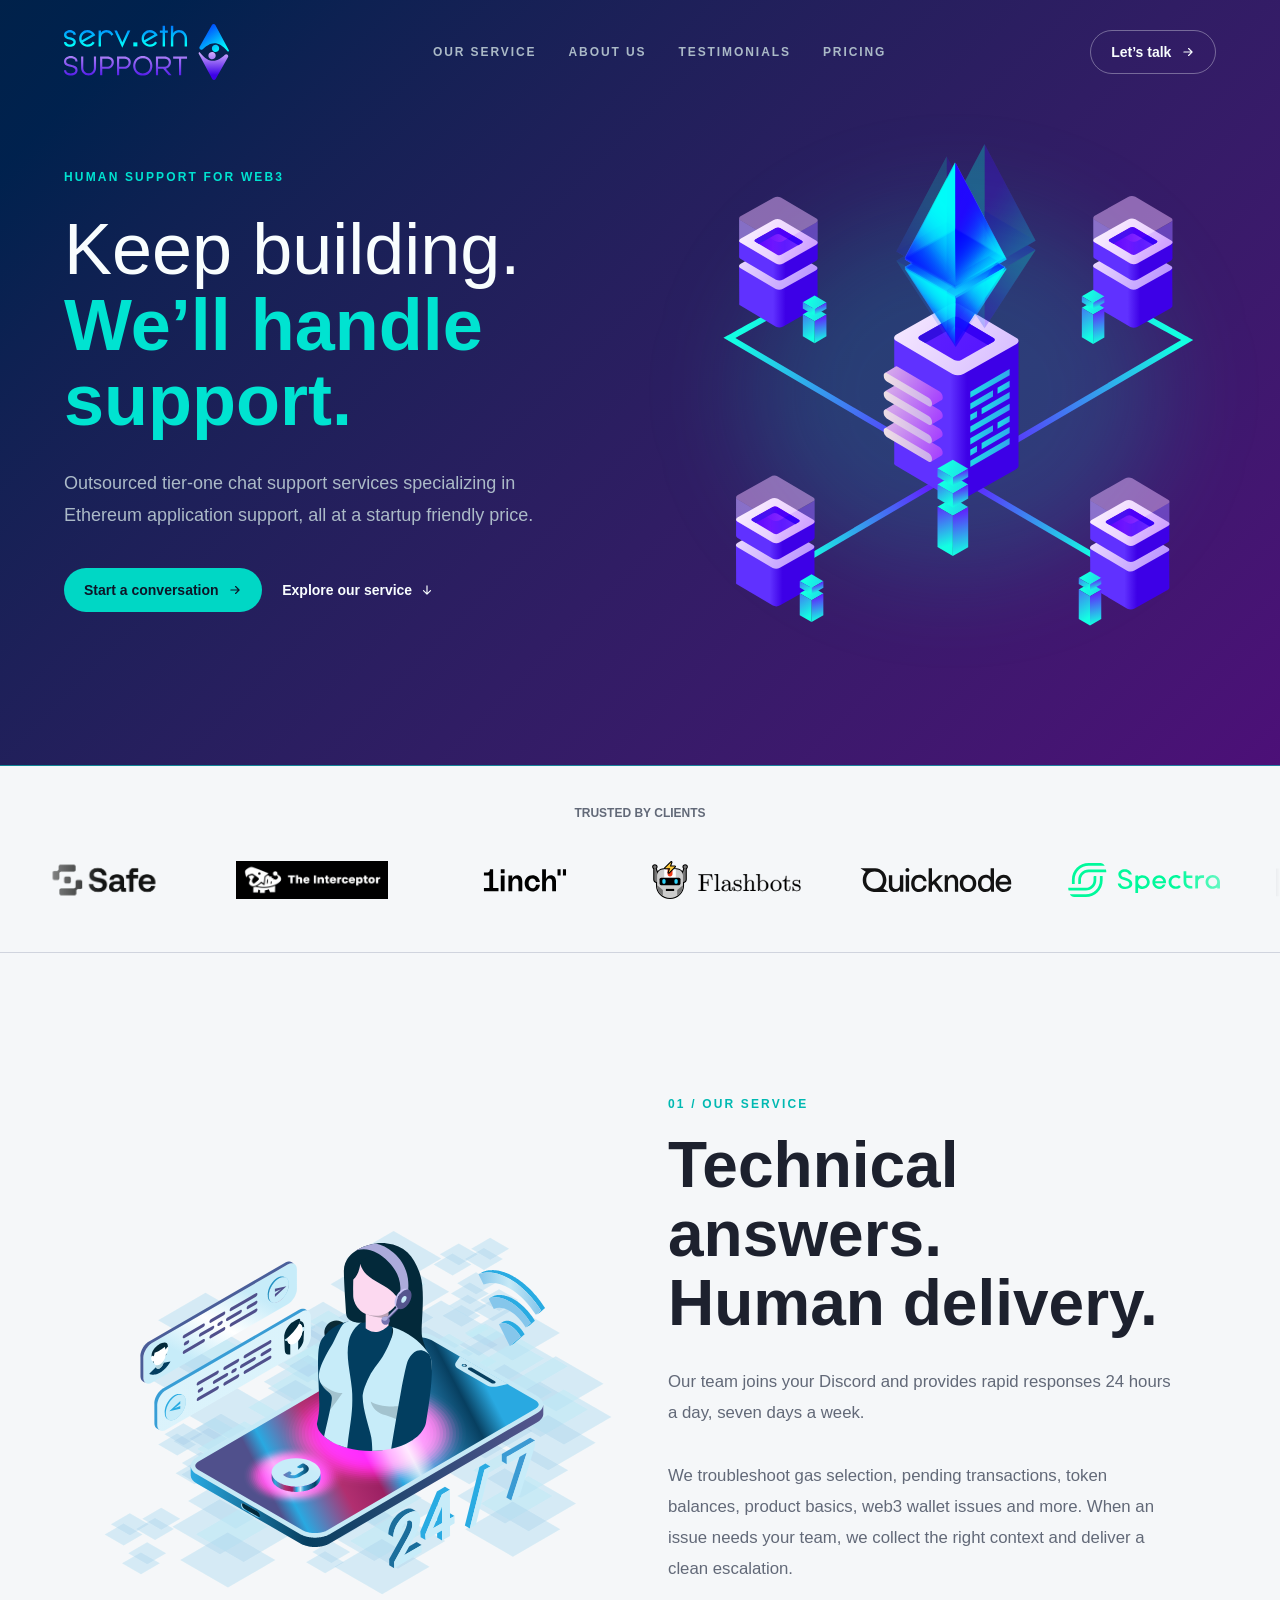
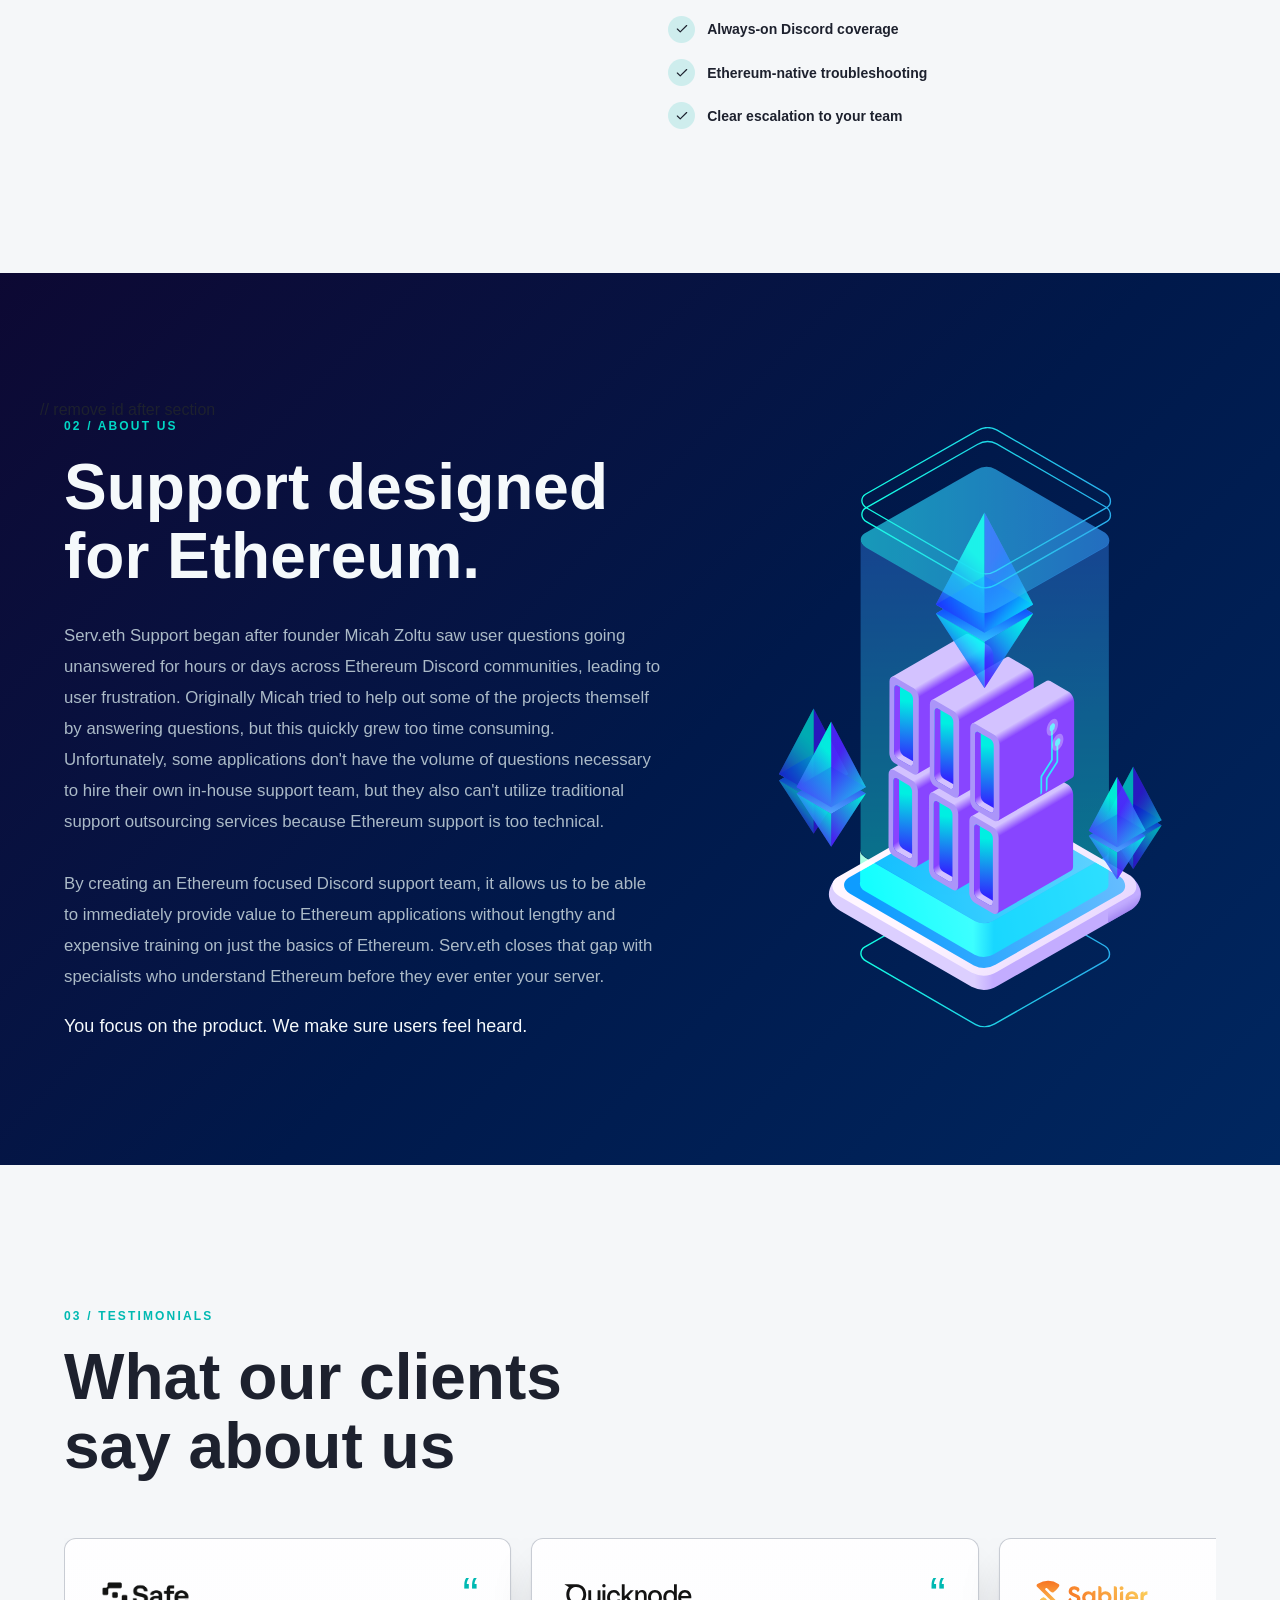
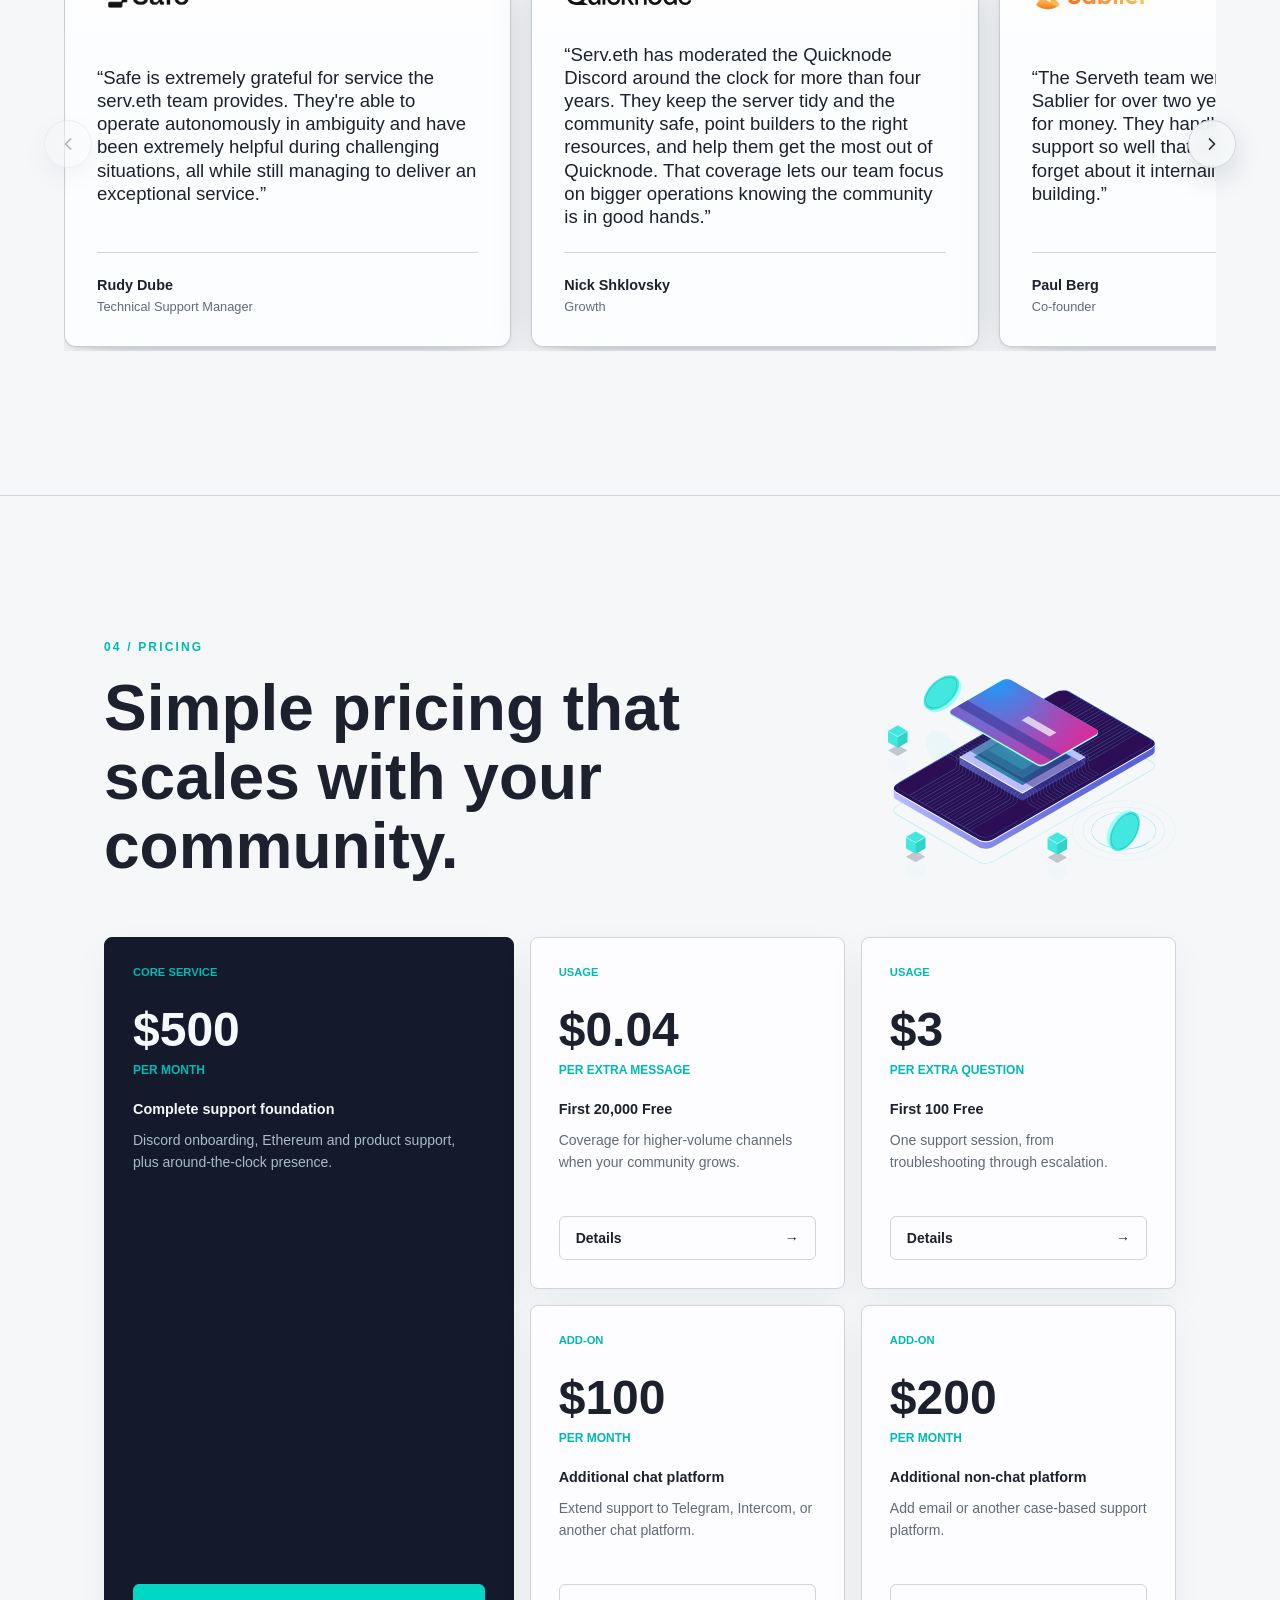
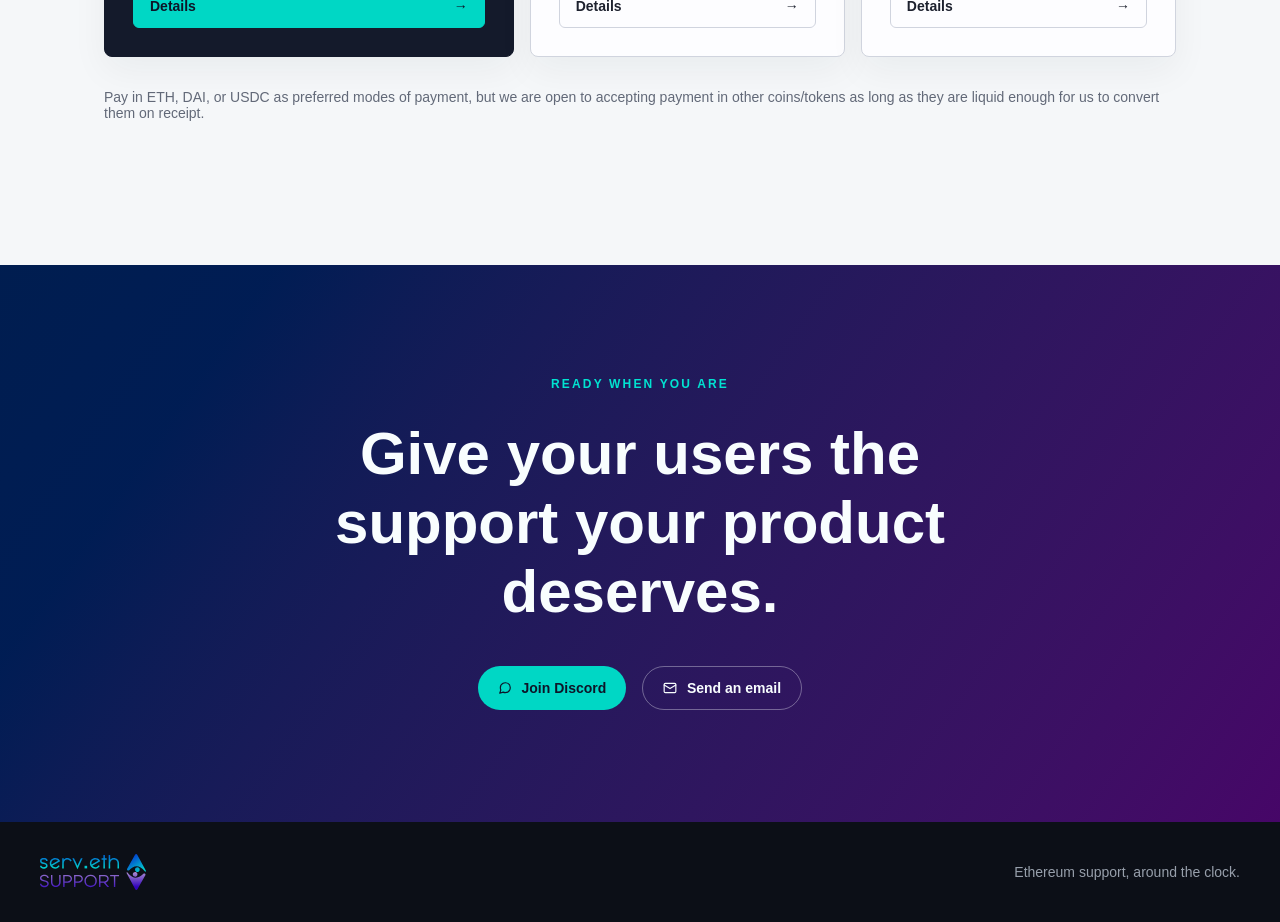
==== index.html @ f7e72f4c "Revise fourth testimonial details in index.html Updated the fourth testimonial with new content and " ====
<!doctype html>
<html lang="en">
  <head>
    <meta charset="utf-8">
    <meta name="viewport" content="width=device-width, initial-scale=1">   
    <meta name="description" content="Specialized 24/7 Discord support for Ethereum applications, with crypto-friendly payments and startup-friendly pricing." />
    <meta name="author" content="Serv.eth" />
    <meta property="og:type" content="website" />
    <meta property="og:title" content="Serv.eth — Ethereum Support" />
    <meta property='og:url' content='https://serv.eth/' />
	<meta property='og:image' content='https://serveth.support/img/serveth-text-stacked-logo-gradient-right.png' />
	<meta property='og:image:width' content='1600' />
	<meta property='og:image:width' content='600' />
	<meta property='og:image' content='https://serveth.support/img/serveth-gradient-square-transparent-small.png' />
	<meta property='og:image:width' content='337' />
	<meta property='og:image:width' content='337' />
    <meta property="og:description" content="Supporting your Ethereum application so you can focus on building! We provide outsourced tier 1 chat support services specializing in Ethereum application support, all at a startup friendly price." />
    <meta property='og:determiner' content='' />
    <meta name="twitter:card" content="summary_large_image" />
    <meta property='twitter:image' content='https://serveth.support/img/serveth-gradient-square-transparent-small.png'/>
    
    <link rel='icon' href='./img/favicon.png' type='image/png'>
    <link rel="stylesheet" href="styles.css" />

    <title>Serv.eth — Ethereum Support, Around the Clock</title>
  </head>
  <body>
    <main>
      <!-- Hero -->
      <section id="home" class="hero">
        <nav class="nav" aria-label="Primary navigation">
          <a href="#home" aria-label="Serv.eth home">
            <img class="nav-logo" src="img/logo.svg" alt="Serv.eth" />
          </a>
          <div class="nav-links">
            <a class="nav-link" href="#service">Our service</a>
            <a class="nav-link" href="#about">About us</a>
            <a class="nav-link" href="#testimonials">Testimonials</a>
            <a class="nav-link" href="#pricing">Pricing</a>
          </div>
          <a class="outline-button" href="#contact">
            Let’s talk
            <svg class="icon" viewBox="0 0 24 24" aria-hidden="true"><path d="M5 12h14M13 6l6 6-6 6" /></svg>
          </a>
        </nav>

        <div class="hero-grid">
          <div class="hero-copy">
            <p class="eyebrow">Human support for web3</p>
            <h1 class="hero-title">Keep building.<br /><strong>We’ll handle support.</strong></h1>
            <p class="hero-sub">
              Outsourced tier-one chat support services specializing in Ethereum application support, all at a
              startup friendly price.
            </p>
            <div class="hero-actions">
              <a href="#contact" class="primary-button">
                Start a conversation
                <svg class="icon" viewBox="0 0 24 24" aria-hidden="true"><path d="M5 12h14M13 6l6 6-6 6" /></svg>
              </a>
              <a href="#service" class="text-link">
                Explore our service
                <svg class="icon" viewBox="0 0 24 24" aria-hidden="true"><path d="M12 5v14M6 13l6 6 6-6" /></svg>
              </a>
            </div>
          </div>
          <div class="hero-art">
            <div class="hero-art-glow"></div>
            <img src="img/main-image.svg" alt="Abstract Ethereum support network illustration" />
          </div>
        </div>
      </section>

      <!-- Logo marquee loop -->
      <section class="marquee-section" aria-labelledby="clients-title">
        <p id="clients-title" class="marquee-title">Trusted by Clients</p>
        <div class="marquee-mask" role="region" aria-label="Serv.eth clients">
          <div class="marquee-track">
            <div class="logo-set">
              <div class="client-logo"><img src="img/c_logo-Safe.png" alt="Safe" /></div>
			  <div class="client-logo"><img src="img/c_logo-Interceptor.png" alt="Interceptor" /></div>
              <div class="client-logo"><img src="img/c_logo-1inch.svg" alt="1inch" /></div>          
              <div class="client-logo"><img src="img/c_logo-Flashbots.svg" alt="Flashbots" /></div>
              <div class="client-logo"><img src="img/c_logo-Quicknode.svg" alt="Quicknode" /></div>
              <div class="client-logo"><img src="img/c_logo-Spectra.svg" alt="Spectra" /></div>			 
              <div class="client-logo"><img src="img/c_logo-Mento.svg" alt="Mento" /></div>              
              <div class="client-logo"><img src="img/c_logo-Umbra.png" alt="Umbra" /></div>
              <div class="client-logo"><img src="img/c_logo-Enso.svg" alt="Enso" /></div>
			  <div class="client-logo"><img src="img/c_logo-Rundiffusion1.webp" alt="Rundiffusion" /></div>
              <div class="client-logo"><img src="img/c_logo-Uniswap.svg" alt="Uniswap" /></div>              
              <div class="client-logo"><img src="img/c_logo-Nethermind.svg" alt="Nethermind" /></div>
			  <div class="client-logo"><img src="img/c_logo-Sablier.svg" alt="Sablier" /></div>
              <div class="client-logo"><img src="img/c_logo-Integral.png" alt="Integral" /></div>
			  <div class="client-logo"><img src="img/c_logo-Cardstack.svg" alt="Cardstack" /></div>
              <div class="client-logo"><img src="img/c_logo-Mycelium.png" alt="Mycelium" /></div>
			  <div class="client-logo"><img src="img/c_logo-Oiler.svg" alt="Oiler" /></div>              
            </div>
            <div class="logo-set" aria-hidden="true">
              <div class="client-logo"><img src="img/c_logo-Safe.png" alt="" /></div>
			  <div class="client-logo"><img src="img/c_logo-Interceptor.png" alt="" /></div>
              <div class="client-logo"><img src="img/c_logo-1inch.svg" alt="" /></div>        
              <div class="client-logo"><img src="img/c_logo-Flashbots.svg" alt="" /></div>
              <div class="client-logo"><img src="img/c_logo-Quicknode.svg" alt="" /></div>
              <div class="client-logo"><img src="img/c_logo-Spectra.svg" alt="" /></div>			  	
              <div class="client-logo"><img src="img/c_logo-Mento.svg" alt="" /></div>            
              <div class="client-logo"><img src="img/c_logo-Umbra.png" alt="" /></div>
              <div class="client-logo"><img src="img/c_logo-Enso.svg" alt="" /></div>
			  <div class="client-logo"><img src="img/c_logo-Rundiffusion1.webp" alt="" /></div>
              <div class="client-logo"><img src="img/c_logo-Uniswap.svg" alt="" /></div>             
              <div class="client-logo"><img src="img/c_logo-Nethermind.svg" alt="" /></div>
			  <div class="client-logo"><img src="img/c_logo-Sablier.svg" alt="" /></div>
              <div class="client-logo"><img src="img/c_logo-Integral.png" alt="" /></div>              
			  <div class="client-logo"><img src="img/c_logo-Cardstack.svg" alt="" /></div>
              <div class="client-logo"><img src="img/c_logo-Mycelium.png" alt="" /></div>
			  <div class="client-logo"><img src="img/c_logo-Oiler.svg" alt="" /></div>
            </div>
          </div>
        </div>
      </section>

      <!-- Service -->
      <section class="content-section split"> 
        <div class="service-art-col">
          <img class="service-art" src="img/service-img.svg" alt="Customer support specialist illustration" loading="lazy" />
        </div>
        <div class="service-copy-col">
          <p id="service" class="section-kicker">01 / Our service</p> 
          <h2 class="section-title">Technical answers.<br />Human delivery.</h2>
          <p class="section-copy">
            Our team joins your Discord and provides rapid responses 24 hours a day, seven days a week.
            <br /><br />
            We troubleshoot gas selection, pending transactions, token balances, product basics, web3 wallet issues
            and more. When an issue needs your team, we collect the right context and deliver a clean escalation.
          </p>
          <ul class="feature-list">
            <li>
              <span class="check-icon"><svg class="icon" viewBox="0 0 24 24" aria-hidden="true"><path d="M20 6 9 17l-5-5" /></svg></span>
              Always-on Discord coverage
            </li>
            <li>
              <span class="check-icon"><svg class="icon" viewBox="0 0 24 24" aria-hidden="true"><path d="M20 6 9 17l-5-5" /></svg></span>
              Ethereum-native troubleshooting
            </li>
            <li>
              <span class="check-icon"><svg class="icon" viewBox="0 0 24 24" aria-hidden="true"><path d="M20 6 9 17l-5-5" /></svg></span>
              Clear escalation to your team
            </li>
          </ul>
        </div>
      </section>

      <!-- About -->
      <section class="about-band"> // remove id after section
        <div class="about-inner">
          <div>
            <p id="about" class="section-kicker about-kicker">02 / About us</p> 
            <h2 class="section-title about-title">Support designed for Ethereum.</h2>
            <p class="section-copy about-copy">
              Serv.eth Support began after founder Micah Zoltu saw user questions going unanswered for hours or days
              across Ethereum Discord communities, leading to user frustration. Originally Micah tried to help out
              some of the projects themself by answering questions, but this quickly grew too time consuming.
              Unfortunately, some applications don't have the volume of questions necessary to hire their own
              in-house support team, but they also can't utilize traditional support outsourcing services because
              Ethereum support is too technical.
              <br /><br />
              By creating an Ethereum focused Discord support team, it allows us to be able to immediately provide
              value to Ethereum applications without lengthy and expensive training on just the basics of Ethereum.
              Serv.eth closes that gap with specialists who understand Ethereum before they ever enter your server.
            </p>
            <p class="about-line">You focus on the product. We make sure users feel heard.</p>
          </div>
          <img class="about-art" src="img/about-image.svg" alt="Serv.eth team collaboration illustration" loading="lazy" />
        </div>
      </section>

     <!-- Testimonials -->
      <section class="testimonials-section"> 
        <div class="testimonials-inner">
          <div class="testimonials-heading">
            <div>
              <p id="testimonials" class="section-kicker">03 / Testimonials</p> 
              <h2 class="section-title">What our clients say about us</h2>
			</div>
		  </div>
          <div class="testimonial-carousel" role="region" aria-roledescription="carousel" aria-label="Client testimonials" tabindex="0">
			<button type="button" class="carousel-arrow prev testimonial-prev" aria-label="Previous testimonial"><svg class="icon" viewBox="0 0 24 24" aria-hidden="true"><path d="m15 18-6-6 6-6" /></svg></button>
            <button type="button" class="carousel-arrow next testimonial-next" aria-label="Next testimonial"><svg class="icon" viewBox="0 0 24 24" aria-hidden="true"><path d="m9 18 6-6-6-6" /></svg></button>  
            <div class="testimonial-viewport">
              <div class="testimonial-track">
                <article class="testimonial-card" aria-label="Testimonial 1 of 4">
                  <div class="testimonial-logo-wrap"><img src="img/c_logo-Safe.png" alt="Safe logo" /><span aria-hidden="true">“</span></div>
                  <blockquote>“Safe is extremely grateful for service the serv.eth team provides. They're able to operate autonomously in ambiguity and have been extremely helpful during challenging situations, all while still managing to deliver an exceptional service.”</blockquote>
                  <div class="testimonial-person"><p class="testimonial-author">Rudy Dube</p><p class="testimonial-role">Technical Support Manager</p></div>
                </article>              
                <article class="testimonial-card" aria-label="Testimonial 2 of 4">
                  <div class="testimonial-logo-wrap"><img src="img/c_logo-Quicknode.svg" alt="Quicknode logo" /><span aria-hidden="true">“</span></div>
                  <blockquote>“Serv.eth has moderated the Quicknode Discord around the clock for more than four years. They keep the server tidy and the community safe, point builders to the right resources, and help them get the most out of Quicknode. That coverage lets our team focus on bigger operations knowing the community is in good hands.”</blockquote>
                  <div class="testimonial-person"><p class="testimonial-author">Nick Shklovsky</p><p class="testimonial-role">Growth</p></div>
                </article>
                <article class="testimonial-card" aria-label="Testimonial 3 of 4">
                  <div class="testimonial-logo-wrap"><img src="img/c_logo-Sablier.svg" alt="Sablier logo" /><span aria-hidden="true">“</span></div>
                  <blockquote>“The Serveth team were a reliable partner to Sablier for over two years, offering great value for money. They handled our customer support so well that we could pretty much forget about it internally and focus on building.”</blockquote>
                  <div class="testimonial-person"><p class="testimonial-author">Paul Berg</p><p class="testimonial-role">Co-founder</p></div>
                </article>  
				<article class="testimonial-card" aria-label="Testimonial 4 of 4">
                  <div class="testimonial-logo-wrap"><img src="" alt="Logo" /><span aria-hidden="true">“</span></div>
                  <blockquote>“Lorem ipsum dolor sit amet, consectetur adipiscing elit. Consectetur consequat reprehenderit minim velit voluptate proident pariatur consectetur. Lorem dolorem lorem officia fugiat neque doloremque ad pariatur magna qui ad eiusmod anim aspernatur.”</blockquote>
                  <div class="testimonial-person"><p class="testimonial-author">Name</p><p class="testimonial-role">Role</p></div>
                </article> 
              </div>
            </div>
          </div>
        </div>
      </section>

      <!-- Pricing -->
      <section class="content-section"> 
        <div class="pricing-head">
          <div>
            <p id="pricing" class="section-kicker">04 / Pricing</p> 
            <h2 class="section-title">Simple pricing that scales with your community.</h2>
          </div>
          <img class="pricing-art" src="img/pricing-image.svg" alt="Cryptocurrency payment illustration" loading="lazy" />
        </div>
        <div class="pricing-layout">
          <article class="pricing-card featured"><p class="price-eyebrow">Core service</p><p class="price-amount">$500</p><p class="price-unit">Per month</p><p class="price-note">Complete support foundation</p><p class="price-summary">Discord onboarding, Ethereum and product support, plus around-the-clock presence.</p><button class="details-button" type="button" data-dialog="monthly-details">Details <span aria-hidden="true">→</span></button></article>
          <article class="pricing-card"><p class="price-eyebrow">Usage</p><p class="price-amount">$0.04</p><p class="price-unit">Per extra message</p><p class="price-note">First 20,000 Free</p><p class="price-summary">Coverage for higher-volume channels when your community grows.</p><button class="details-button" type="button" data-dialog="message-details">Details <span aria-hidden="true">→</span></button></article>
          <article class="pricing-card"><p class="price-eyebrow">Usage</p><p class="price-amount">$3</p><p class="price-unit">Per extra question</p><p class="price-note">First 100 Free</p><p class="price-summary">One support session, from troubleshooting through escalation.</p><button class="details-button" type="button" data-dialog="question-details">Details <span aria-hidden="true">→</span></button></article>
          <article class="pricing-card"><p class="price-eyebrow">Add-on</p><p class="price-amount">$100</p><p class="price-unit">Per month</p><p class="price-note">Additional chat platform</p><p class="price-summary">Extend support to Telegram, Intercom, or another chat platform.</p><button class="details-button" type="button" data-dialog="chat-details">Details <span aria-hidden="true">→</span></button></article>
          <article class="pricing-card"><p class="price-eyebrow">Add-on</p><p class="price-amount">$200</p><p class="price-unit">Per month</p><p class="price-note">Additional non-chat platform</p><p class="price-summary">Add email or another case-based support platform.</p><button class="details-button" type="button" data-dialog="nonchat-details">Details <span aria-hidden="true">→</span></button></article>
        </div>
        <div class="pricing-foot"><p>Pay in ETH, DAI, or USDC as preferred modes of payment, but we are open to accepting payment in other coins/tokens as long as they are liquid enough for us to convert them on receipt.</p></div>
      </section>

      <dialog id="monthly-details" class="pricing-dialog"><button class="dialog-close" aria-label="Close details">×</button><p class="price-eyebrow">Core service</p><h2>$500 per month</h2><p class="dialog-lead">Complete support foundation</p><div class="dialog-copy"><p>$500 in ETH, DAI, or USDC gets the team started. We learn your product, join your Discord, and begin helping with wallet, gas, pending transaction, and basic product questions.</p><p>The monthly fee covers selected channels generating up to 20,000 messages and up to 100 support questions. Coverage is 24/7, excluding one-hour meal breaks and catastrophic events.</p><p>Optional moderation can also cover spam and scams while the team is present in your channels.</p></div><a href="#contact" class="dialog-contact">Start a conversation →</a></dialog>
      <dialog id="message-details" class="pricing-dialog"><button class="dialog-close" aria-label="Close details">×</button><p class="price-eyebrow">Usage</p><h2>$0.04 per extra message</h2><p class="dialog-lead">First 20,000 included</p><div class="dialog-copy"><p>High-volume spaces such as trading, speculation, or bot channels can be monitored so support requests are not missed and moderation coverage remains complete.</p><p>The first 20,000 messages read each month are included. Each additional message is $0.04, and selected channels can be muted to keep costs focused on critical support areas.</p></div><a href="#contact" class="dialog-contact">Start a conversation →</a></dialog>
      <dialog id="question-details" class="pricing-dialog"><button class="dialog-close" aria-label="Close details">×</button><p class="price-eyebrow">Usage</p><h2>$3 per extra question</h2><p class="dialog-lead">First 100 included</p><div class="dialog-copy"><p>A question can range from basic product guidance to involved troubleshooting. If it cannot be resolved, the team gathers context, escalates it, and sets expectations with the user.</p><p>For billing, each support session counts as one question even when several related questions are handled. A return on another day is treated as a new session.</p></div><a href="#contact" class="dialog-contact">Start a conversation →</a></dialog>
      <dialog id="chat-details" class="pricing-dialog"><button class="dialog-close" aria-label="Close details">×</button><p class="price-eyebrow">Add-on</p><h2>$100 per month</h2><p class="dialog-lead">Additional chat platform</p><div class="dialog-copy"><p>$100 per month is added for each additional chat support platform, such as Telegram or Intercom.</p><p>The add-on includes the same around-the-clock service. Questions above the included allowance remain $3 per question or case.</p></div><a href="#contact" class="dialog-contact">Start a conversation →</a></dialog>
      <dialog id="nonchat-details" class="pricing-dialog"><button class="dialog-close" aria-label="Close details">×</button><p class="price-eyebrow">Add-on</p><h2>$200 per month</h2><p class="dialog-lead">Additional non-chat platform</p><div class="dialog-copy"><p>$200 per month is added for each non-chat support platform, such as email.</p><p>The add-on includes the same around-the-clock service. Overage is $5 per resolved case.</p></div><a href="#contact" class="dialog-contact">Start a conversation →</a></dialog>

      <!-- Contact -->
      <section id="contact" class="contact-band">
        <div class="contact-inner">
          <p class="eyebrow">Ready when you are</p>
          <h2 class="contact-title">Give your users the support your product deserves.</h2>
          <div class="contact-actions">
            <a href="https://discord.gg/Epk9phBzAG" class="primary-button">
              <svg class="icon" viewBox="0 0 24 24" aria-hidden="true"><path d="M21 11.5a8.38 8.38 0 0 1-.9 3.8 8.5 8.5 0 0 1-7.6 4.7 8.38 8.38 0 0 1-3.8-.9L3 21l1.9-5.7a8.38 8.38 0 0 1-.9-3.8 8.5 8.5 0 0 1 4.7-7.6 8.38 8.38 0 0 1 3.8-.9h.5a8.48 8.48 0 0 1 8 8v.5z" /></svg>
              Join Discord
            </a>
            <a href="mailto:micah@serveth.support" class="outline-button">
              <svg class="icon" viewBox="0 0 24 24" aria-hidden="true"><rect x="2" y="4" width="20" height="16" rx="2" /><path d="m22 7-10 6L2 7" /></svg>
              Send an email
            </a>
          </div>
        </div>
      </section>
    </main>

    <footer class="footer">
      <img src="img/logo.svg" alt="Serv.eth" />
      <p>Ethereum support, around the clock.</p>
    </footer>
	<script>
      (() => {
        const carousel = document.querySelector('.testimonial-carousel');
        const viewport = carousel?.querySelector('.testimonial-viewport');
        const cards = [...(carousel?.querySelectorAll('.testimonial-card') || [])];
        const prev = carousel?.querySelector('.testimonial-prev');
        const next = carousel?.querySelector('.testimonial-next');
        let selected = 0;

        const CARD_GAP = 20; // 1.25rem gap between cards, used when layout metrics are unavailable
        const step = () => {
          if (!cards.length || !cards[0]) return 0;
          const delta = cards[1] ? cards[1].offsetLeft - cards[0].offsetLeft : 0;
          if (delta > 10) return delta; // trust the real layout when it has rendered
          const width = cards[0].offsetWidth || 0;
          return width ? width + CARD_GAP : 300; // CSS not loaded yet: fall back to card width + gap
        };
        const perView = () => Math.max(1, Math.round((viewport?.clientWidth || 1) / (step() || 1)));
        const maxIndex = () => Math.max(0, cards.length - perView());

        const paint = () => {
          if (prev) prev.disabled = selected <= 0;
          if (next) next.disabled = selected >= maxIndex();
        };

        const goTo = (index) => {
          selected = Math.min(Math.max(index, 0), maxIndex());
          if (viewport && step()) viewport.scrollTo({ left: selected * step(), behavior: 'smooth' });
          paint();
        };

        prev?.addEventListener('click', () => goTo(selected - 1));
        next?.addEventListener('click', () => goTo(selected + 1));
        carousel?.addEventListener('keydown', (event) => {
          if (event.key === 'ArrowLeft') { event.preventDefault(); goTo(selected - 1); }
          if (event.key === 'ArrowRight') { event.preventDefault(); goTo(selected + 1); }
        });

        let scrollTimer;
        viewport?.addEventListener('scroll', () => {
          clearTimeout(scrollTimer);
          scrollTimer = setTimeout(() => {
            const s = step();
            if (s) selected = Math.min(Math.round(viewport.scrollLeft / s), maxIndex());
            paint();
          }, 90);
        }, { passive: true });
        window.addEventListener('resize', () => {
          selected = Math.min(selected, maxIndex()); // per-view count changes with width
          paint();
        });
        paint();

        document.querySelectorAll('[data-dialog]').forEach((button) => button.addEventListener('click', () => document.getElementById(button.dataset.dialog)?.showModal()));
        document.querySelectorAll('.pricing-dialog').forEach((dialog) => {
          dialog.querySelector('.dialog-close')?.addEventListener('click', () => dialog.close());
          dialog.querySelector('.dialog-contact')?.addEventListener('click', () => dialog.close());
          dialog.addEventListener('click', (event) => { if (event.target === dialog) dialog.close(); });
        });
      })();
    </script>
  </body>
</html>
---- styles.css ----
:root {
  --background: oklch(0.975 0.004 260);
  --foreground: oklch(0.25 0.025 270);
  --muted-foreground: oklch(0.52 0.025 265);
  --primary: oklch(0.7 0.14 190);
  --accent: oklch(0.79 0.14 184);
  --accent-foreground: oklch(0.2 0.04 265);
  --border: oklch(0.87 0.014 265);
  --hero-foreground: oklch(0.99 0.005 210);
  --hero-muted: oklch(0.78 0.025 245);
  --highlight: oklch(0.82 0.15 185);
  --about-foreground: oklch(0.98 0.005 220);
  --about-muted: oklch(0.78 0.025 245);
  --footer: oklch(0.17 0.018 270);
  --footer-muted: oklch(0.7 0.02 260);
  --surface: oklch(0.995 0.002 260);
  --strong: oklch(0.22 0.035 270);
  --strong-foreground: oklch(0.98 0.004 240);
  --card-sheen: oklch(1 0 0);
  --font-sans: "Graphik", "Helvetica Neue", Arial, sans-serif;
}

*,
*::before,
*::after { box-sizing: border-box; }

html { scroll-behavior: smooth; -webkit-text-size-adjust: 100%; }

body {
  margin: 0;
  background: var(--background);
  color: var(--foreground);
  font-family: var(--font-sans);
  overflow-x: hidden;
}

a { text-decoration: none; color: inherit; }
img { max-width: 100%; display: block; }
h1, h2, p, ul, blockquote { margin: 0; }
ul { padding: 0; list-style: none; }
::selection { background: var(--accent); color: var(--accent-foreground); }

.icon { width: 1em; height: 1em; flex: none; stroke: currentColor; fill: none; stroke-width: 2; stroke-linecap: round; stroke-linejoin: round; }

/* Hero */
.hero {
  position: relative;
  min-height: 720px;
  padding: 1.5rem 1.25rem 6rem;
  color: var(--hero-foreground);
  background: linear-gradient(135deg, oklch(0.25 0.09 250), oklch(0.34 0.16 305));
}
.hero::after {
  content: "";
  position: absolute;
  inset: auto 0 0;
  height: 1px;
  background: color-mix(in oklch, var(--accent) 55%, transparent);
}
.nav {
  position: relative;
  z-index: 10;
  margin: 0 auto;
  max-width: 72rem;
  display: flex;
  align-items: center;
  justify-content: space-between;
  gap: 1rem;
}
.nav-logo { height: 3rem; width: auto; }
.nav-links { display: none; align-items: center; gap: 2rem; font-size: 0.75rem; font-weight: 600; text-transform: uppercase; }
.nav-link { letter-spacing: 0.16em; color: var(--hero-muted); transition: color 180ms ease; }
.nav-link:hover { color: var(--hero-foreground); }

.hero-grid {
  position: relative;
  margin: 3.5rem auto 0;
  max-width: 72rem;
  display: grid;
  align-items: center;
  gap: 3rem;
  min-height: 590px;
}
.hero-copy { position: relative; z-index: 10; max-width: 36rem; animation: fade-in 700ms ease both; }
.hero-title { font-size: clamp(2.6rem, 8vw, 4.5rem); font-weight: 300; line-height: 1.05; }
.hero-title strong { font-weight: 600; color: var(--highlight); }
.hero-sub { margin-top: 1.75rem; max-width: 32rem; font-size: 1.125rem; line-height: 1.8; color: var(--hero-muted); }
.hero-actions { margin-top: 2.25rem; display: flex; flex-wrap: wrap; gap: 1rem; }
.hero-art { position: relative; margin: 0 auto; width: 100%; max-width: 32rem; animation: fade-in 700ms ease both; }
.hero-art-glow { position: absolute; inset: 14% 10%; border-radius: 50%; background: color-mix(in oklch, var(--accent) 18%, transparent); filter: blur(50px); }
.hero-art img { position: relative; z-index: 10; }

.eyebrow,
.section-kicker { font-size: 0.75rem; font-weight: 700; letter-spacing: 0.18em; text-transform: uppercase; }
.eyebrow { color: var(--highlight); margin-bottom: 1.75rem; }
.section-kicker { margin-bottom: 1.25rem; color: var(--primary); }
.section-kicker { scroll-margin-top: 2.5rem; }

.primary-button,
.outline-button {
  display: inline-flex;
  min-height: 44px;
  align-items: center;
  justify-content: center;
  gap: 0.6rem;
  border-radius: 999px;
  padding: 0.65rem 1.25rem;
  font-size: 0.875rem;
  font-weight: 700;
  transition: transform 180ms ease, background 180ms ease, color 180ms ease;
}
.primary-button { background: var(--accent); color: var(--accent-foreground); }
.outline-button { border: 1px solid color-mix(in oklch, var(--hero-foreground) 35%, transparent); color: var(--hero-foreground); }
.primary-button:hover,
.outline-button:hover { transform: translateY(-2px); }
.outline-button:hover { background: color-mix(in oklch, var(--hero-foreground) 10%, transparent); }
.text-link { display: inline-flex; align-items: center; gap: 0.5rem; padding: 0.65rem 0.25rem; color: var(--hero-foreground); font-size: 0.875rem; font-weight: 600; }

/* Marquee */
.marquee-section { background: var(--background); border-bottom: 1px solid var(--border); padding: 2.5rem 0; }
.marquee-title { margin-bottom: 1.75rem; text-align: center; font-size: 0.75rem; font-weight: 600; text-transform: uppercase; color: var(--muted-foreground); }
.marquee-mask { overflow: hidden; -webkit-mask-image: linear-gradient(to right, transparent, black 8%, black 92%, transparent); mask-image: linear-gradient(to right, transparent, black 8%, black 92%, transparent); }
.marquee-track { display: flex; width: max-content; animation: marquee 55s linear infinite; }
.marquee-mask:hover .marquee-track { animation-play-state: paused; }
.logo-set { display: flex; flex-shrink: 0; align-items: center; }
.client-logo { display: flex; width: 13rem; height: 4rem; flex-shrink: 0; align-items: center; justify-content: center; padding: 0.65rem 1.75rem; }
.client-logo img { width: 100%; height: 100%; object-fit: contain; object-position: center; }

/* Sections */
.content-section { margin-inline: auto; max-width: 72rem; padding: 7rem 1.25rem; } 
.section-title { max-width: 38rem; font-size: clamp(2.35rem, 5vw, 4rem); font-weight: 600; line-height: 1.08; }
.section-copy { margin-top: 1.75rem; max-width: 38rem; font-size: 1.05rem; line-height: 1.85; color: var(--muted-foreground); }

.split { display: grid; align-items: center; gap: 3.5rem; }
.service-art { margin: 0 auto; width: 100%; max-width: 43rem; }
.feature-list { margin-top: 2rem; display: grid; gap: 1rem; font-size: 0.875rem; font-weight: 600; }
.feature-list li { display: flex; align-items: center; gap: 0.75rem; }
.check-icon { display: inline-flex; height: 1.7rem; width: 1.7rem; align-items: center; justify-content: center; border-radius: 999px; background: color-mix(in oklch, var(--primary) 16%, transparent); }

.about-band { padding: 6rem 1.25rem; background: linear-gradient(135deg, oklch(0.18 0.08 279), oklch(0.28 0.12 250)); } 
.about-inner { margin: 0 auto; max-width: 72rem; display: grid; align-items: center; gap: 4rem; }
.about-kicker { color: var(--accent); }
.about-title { color: var(--about-foreground); }
.about-copy { color: var(--about-muted); }
.about-line { margin-top: 1.5rem; font-size: 1.125rem; font-weight: 500; color: var(--about-foreground); }
.about-art { margin: 0 auto; width: 100%; max-width: 24rem; }

.testimonials-section { padding: 7rem 1.25rem; background: var(--background); border-bottom: 1px solid var(--border); }
.testimonials-inner { margin: 0 auto; max-width: 72rem; }
.testimonials-heading { display: grid; gap: 1.5rem; align-items: end; }
.testimonials-heading > p { max-width: 20rem; color: var(--muted-foreground); line-height: 1.6; }
.testimonial-carousel { position: relative; margin-top: 3.5rem; outline: none; }
.testimonial-viewport { overflow-x: auto; overflow-y: hidden; scroll-snap-type: x mandatory; scroll-behavior: smooth; -webkit-overflow-scrolling: touch; scrollbar-width: none; -ms-overflow-style: none; padding-bottom: 0.25rem; }
.testimonial-viewport::-webkit-scrollbar { display: none; }
.testimonial-track { display: flex; gap: 1.25rem; }
.testimonial-card { display: flex; flex: 0 0 100%; min-width: 100%; min-height: 25rem; scroll-snap-align: start; flex-direction: column; justify-content: space-between; border: 1px solid color-mix(in oklch, var(--border) 60%, var(--foreground) 10%); border-radius: 0.75rem; background: linear-gradient(180deg, color-mix(in oklch, var(--card-sheen) 45%, var(--surface)) 0%, var(--surface) 32%); padding: 2rem; box-shadow: inset 0 1px 0 color-mix(in oklch, var(--card-sheen) 70%, transparent), 0 1px 2px color-mix(in oklch, var(--foreground) 8%, transparent), 0 24px 48px -16px color-mix(in oklch, var(--foreground) 26%, transparent); }
.carousel-arrow { position: absolute; top: 50%; z-index: 5; display: grid; width: 3rem; height: 3rem; transform: translateY(-50%); place-items: center; border: 1px solid var(--border); border-radius: 50%; background: color-mix(in oklch, var(--background) 86%, transparent); backdrop-filter: blur(8px); color: var(--foreground); cursor: pointer; box-shadow: 0 10px 28px color-mix(in oklch, var(--foreground) 14%, transparent); transition: opacity 180ms ease, transform 140ms ease, background 180ms ease; }
.carousel-arrow.prev { left: -0.5rem; }
.carousel-arrow.next { right: -0.5rem; }
.carousel-arrow:hover { background: var(--background); }
.carousel-arrow:active { transform: translateY(-50%) scale(0.92); }
.carousel-arrow[disabled] { opacity: 0.35; cursor: default; }
.carousel-arrow .icon { width: 1.25rem; height: 1.25rem; fill: none; stroke: currentColor; stroke-width: 2; stroke-linecap: round; stroke-linejoin: round; }
.testimonial-logo-wrap { display: flex; min-height: 3rem; align-items: center; justify-content: space-between; gap: 1rem; }
.testimonial-logo-wrap img { max-height: 2.25rem; max-width: 8rem; object-fit: contain; object-position: left center; }
.testimonial-logo-wrap span { color: var(--primary); font-size: 3rem; line-height: 1; }
.testimonial-card blockquote {  margin: 1.5rem 0; font-size: clamp(1rem, 1.45vw, 1.35rem); line-height: 1.25; }
.testimonial-person { display: grid; grid-template-columns: 1fr auto; gap: 0.35rem 1rem; border-top: 1px solid var(--border); padding-top: 1.5rem; }
.testimonial-author { font-size: 0.9rem; font-weight: 700; }
.testimonial-role { grid-column: 1; color: var(--muted-foreground); font-size: 0.8rem; }
.testimonial-company { grid-column: 2; grid-row: 1 / span 2; align-self: center; color: var(--primary); font-size: 0.75rem; font-weight: 700; text-transform: uppercase; }

.pricing-head { display: grid; align-items: end; gap: 3rem; }
.pricing-art { display: none; width: 18rem; }
.pricing-layout { margin-top: 3.5rem; display: grid; gap: 1rem; }
.pricing-card { display: flex; min-height: 22rem; flex-direction: column; border: 1px solid var(--border); border-radius: 0.5rem; background: var(--surface); padding: 1.75rem; box-shadow: 0 14px 36px color-mix(in oklch, var(--foreground) 5%, transparent); }
.pricing-card.featured { background: var(--strong); color: var(--strong-foreground); border-color: var(--strong); }
.price-eyebrow { color: var(--primary); font-size: 0.7rem; font-weight: 700; text-transform: uppercase; }
.price-amount { margin-top: 1.5rem; font-size: 3rem; font-weight: 600; }
.price-unit { margin-top: 0.35rem; font-size: 0.75rem; font-weight: 700; text-transform: uppercase; color: var(--primary); }
.price-note { margin-top: 1.5rem; font-size: 0.9rem; font-weight: 700; }
.price-summary { margin: 0.75rem 0 1.75rem; color: var(--muted-foreground); font-size: 0.875rem; line-height: 1.6; }
.featured .price-summary { color: var(--hero-muted); }
.details-button, .pricing-contact-link, .dialog-contact { display: flex; min-height: 2.75rem; align-items: center; justify-content: space-between; border: 1px solid var(--border); border-radius: 0.375rem; padding: 0.65rem 1rem; background: transparent; color: inherit; font: inherit; font-size: 0.875rem; font-weight: 700; cursor: pointer; transition: transform 180ms ease, background 180ms ease, border-color 180ms ease; }
.details-button { margin-top: auto; width: 100%; }
.featured .details-button { border-color: var(--accent); background: var(--accent); color: var(--accent-foreground); }
.details-button:hover { transform: translateY(-2px); border-color: var(--primary); background: color-mix(in oklch, var(--primary) 10%, transparent); }
.featured .details-button:hover { border-color: var(--accent); background: color-mix(in oklch, var(--accent) 82%, var(--accent-foreground)); }
.pricing-foot { display: flex; flex-direction: column; gap: 1.25rem; margin-top: 2rem; color: var(--muted-foreground); font-size: 0.875rem; }
.pricing-dialog { position: fixed; width: min(42rem, calc(100% - 2rem)); max-height: 82vh; overflow-y: auto; border: 1px solid var(--border); border-radius: 0.5rem; padding: 2rem; background: var(--background); color: var(--foreground); box-shadow: 0 25px 80px color-mix(in oklch, var(--foreground) 25%, transparent); }
.pricing-dialog::backdrop { background: color-mix(in oklch, var(--footer) 78%, transparent); }
.pricing-dialog h2 { margin-top: 1rem; font-size: clamp(2rem, 5vw, 3rem); }
.dialog-close { position: absolute; top: 1rem; right: 1rem; width: 2.5rem; height: 2.5rem; border: 0; background: transparent; color: inherit; font-size: 1.75rem; cursor: pointer; }
.dialog-lead { margin-top: 0.5rem; color: var(--muted-foreground); }
.dialog-copy { display: grid; gap: 1rem; margin-top: 2rem; color: var(--muted-foreground); line-height: 1.65; }
.dialog-copy p { padding-left: 1.4rem; position: relative; }
.dialog-copy p::before { content: "✓"; position: absolute; left: 0; color: var(--primary); font-weight: 700; }
.dialog-contact { display: inline-flex; margin-top: 2rem; border-color: var(--primary); background: var(--primary); color: var(--accent-foreground); }
.dialog-contact:hover { transform: translateY(-2px); }

.contact-band { padding: 6rem 1.25rem; text-align: center; color: var(--hero-foreground); background: linear-gradient(125deg, oklch(0.24 0.11 249), oklch(0.31 0.15 309)); }
.contact-inner { margin: 0 auto; max-width: 48rem; }
.contact-title { font-size: clamp(2.25rem, 6vw, 3.75rem); font-weight: 600; }
.contact-actions { margin-top: 2.5rem; display: flex; flex-wrap: wrap; justify-content: center; gap: 1rem; }

.footer { display: flex; flex-direction: column; align-items: center; justify-content: space-between; gap: 1.25rem; padding: 2rem 1.25rem; background: var(--footer); color: var(--footer-muted); font-size: 0.875rem; }
.footer img { height: 2.25rem; width: auto; opacity: 0.8; }

@keyframes marquee { to { transform: translateX(-50%); } }
@keyframes fade-in { from { opacity: 0; transform: translateY(12px); } to { opacity: 1; transform: none; } }

@media (min-width: 768px) {
  .hero { padding-left: 2.5rem; padding-right: 2.5rem; }
  .nav-logo { height: 3.5rem; }
  .nav-links { display: flex; }
  .hero-grid { grid-template-columns: 1.05fr 0.95fr; padding-top: 2rem; margin-top: 0; }
  .hero-art { justify-self: end; }
  .content-section { padding: 9rem 2.5rem; } 
  .split { grid-template-columns: 1fr 1fr; }
  .service-art-col { order: 1; }
  .service-copy-col { order: 2; }
  .about-band { padding: 8rem 2.5rem; } 
  .about-inner { grid-template-columns: 1.1fr 0.9fr; }
  .testimonials-section { padding: 9rem 2.5rem; }
  .testimonials-heading { grid-template-columns: 1fr auto; }
  .testimonial-card { flex-basis: calc(56% - 0.55rem); min-width: calc(56% - 0.55rem); }
  .carousel-arrow.prev { left: -1.25rem; }
  .carousel-arrow.next { right: -1.25rem; }
  .pricing-head { grid-template-columns: 1fr auto; }
  .pricing-art { display: block; }
  .pricing-layout { grid-template-columns: repeat(2, minmax(0, 1fr)); }
  .pricing-card.featured { grid-row: span 2; }
  .pricing-foot { flex-direction: row; align-items: center; justify-content: space-between; }
  .contact-band { padding: 7rem 2.5rem; }
  .footer { flex-direction: row; padding-left: 2.5rem; padding-right: 2.5rem; }
}

@media (min-width: 1024px) {
  .testimonial-card { flex-basis: calc(40% - 0.84rem); min-width: calc(40% - 0.84rem); }
  .pricing-layout { grid-template-columns: 1.3fr repeat(2, minmax(0, 1fr)); }
}

@media (prefers-reduced-motion: reduce) {
  html { scroll-behavior: auto; }
  .marquee-track { animation-play-state: paused; }
  .hero-copy, .hero-art { animation: none; }
  .testimonial-viewport { scroll-behavior: auto; }
  .carousel-arrow { transition: none; }
}
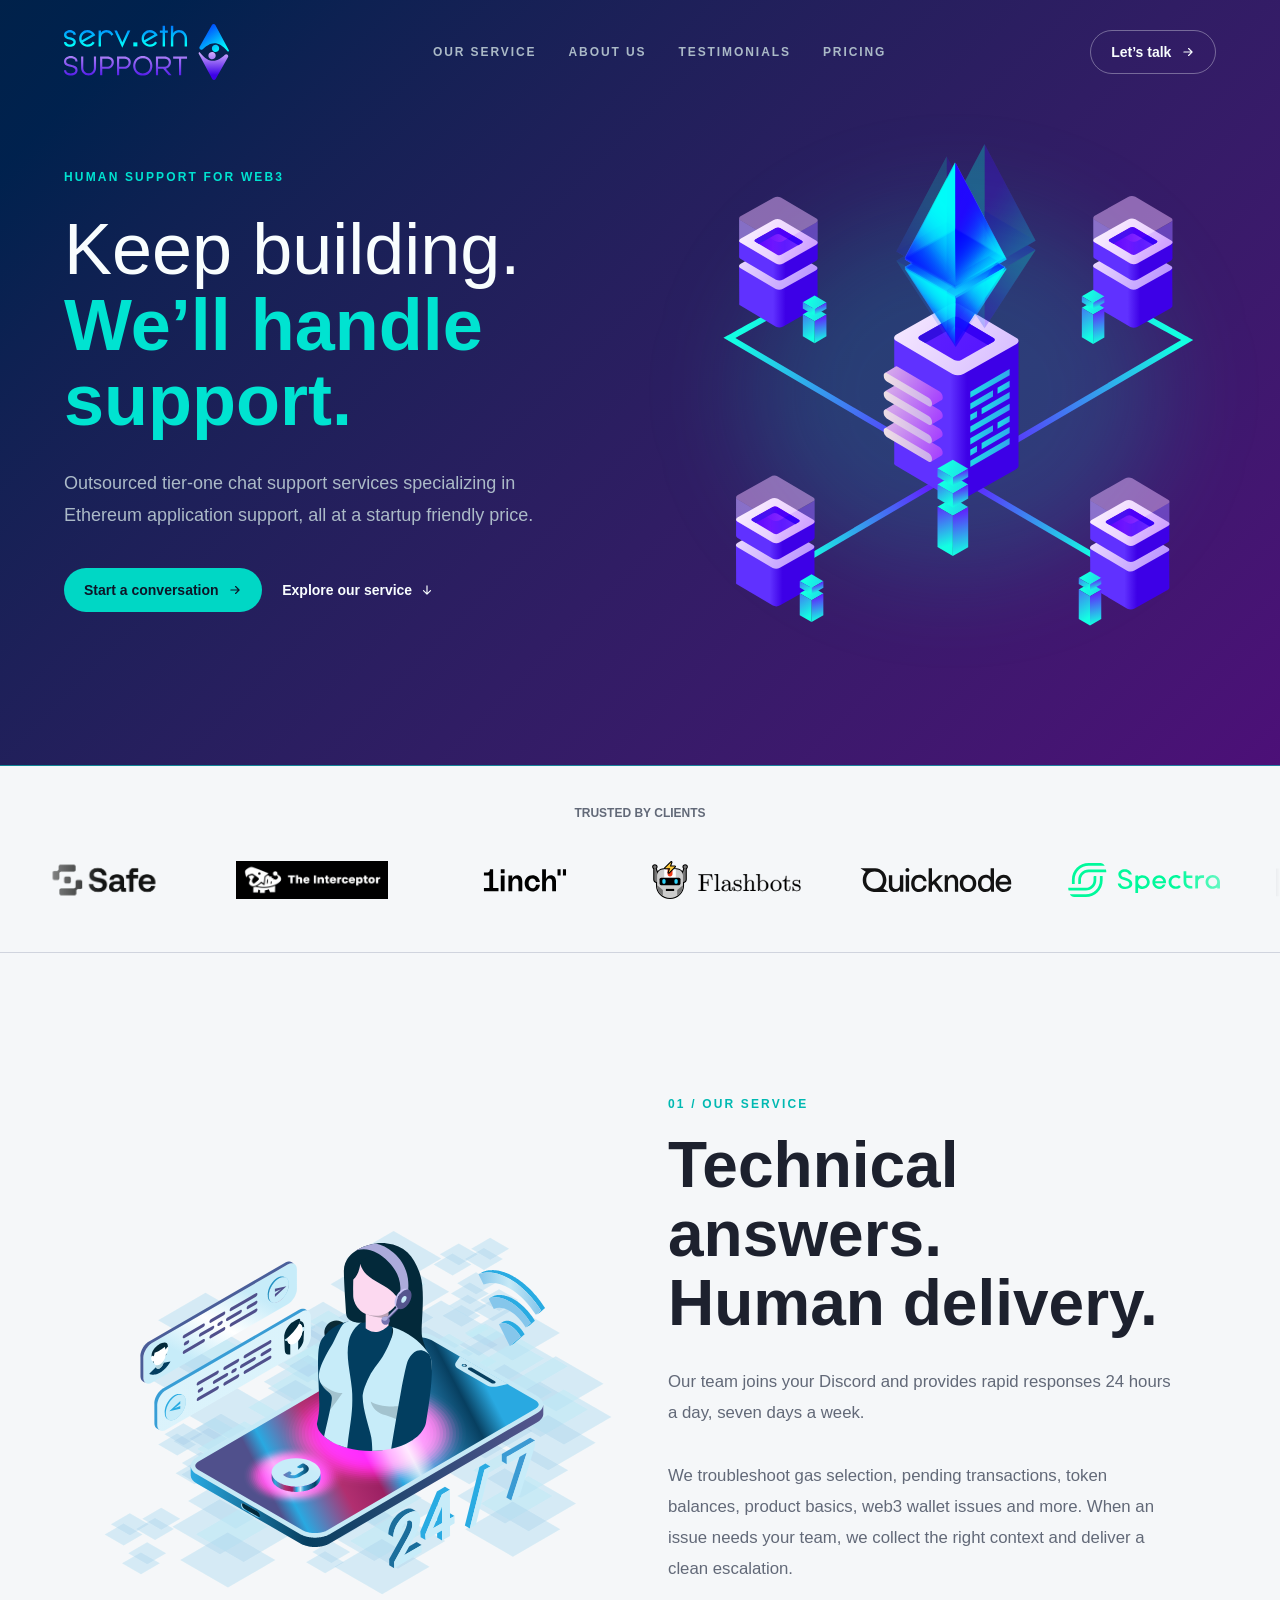
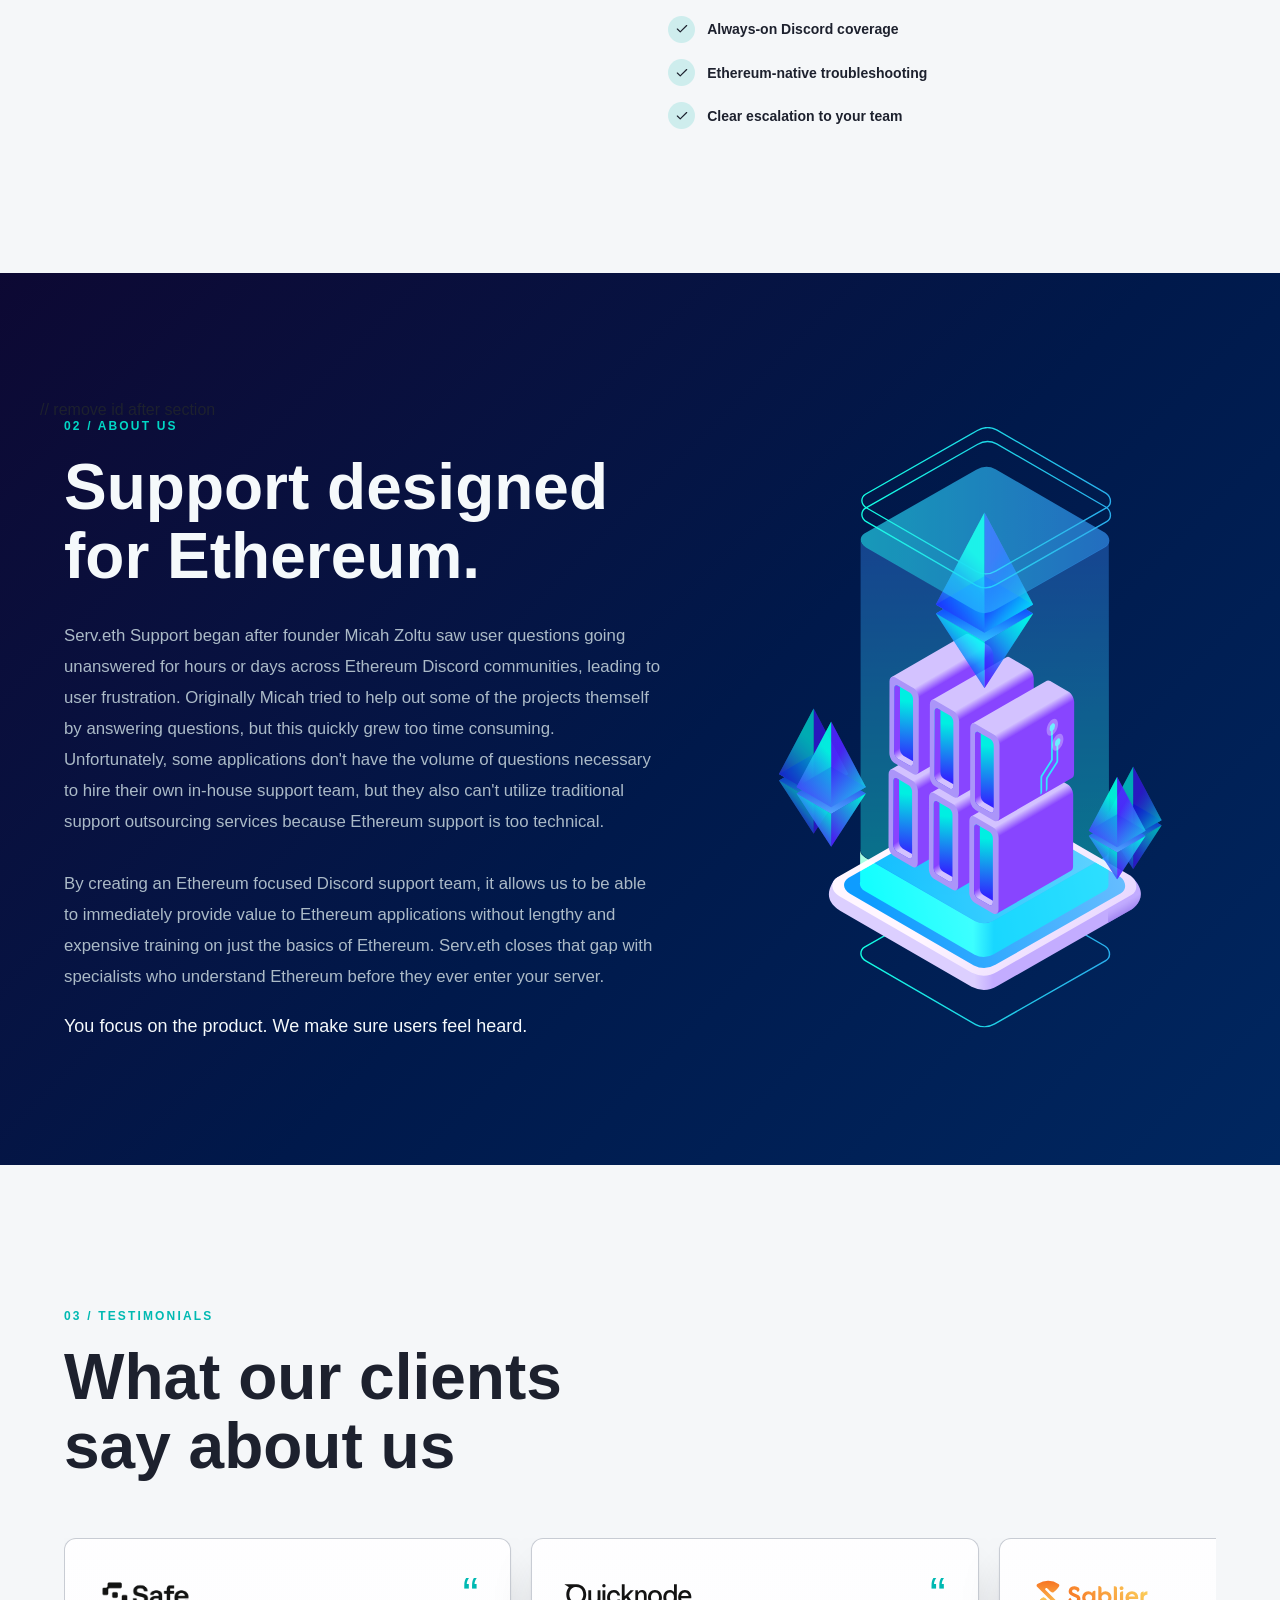
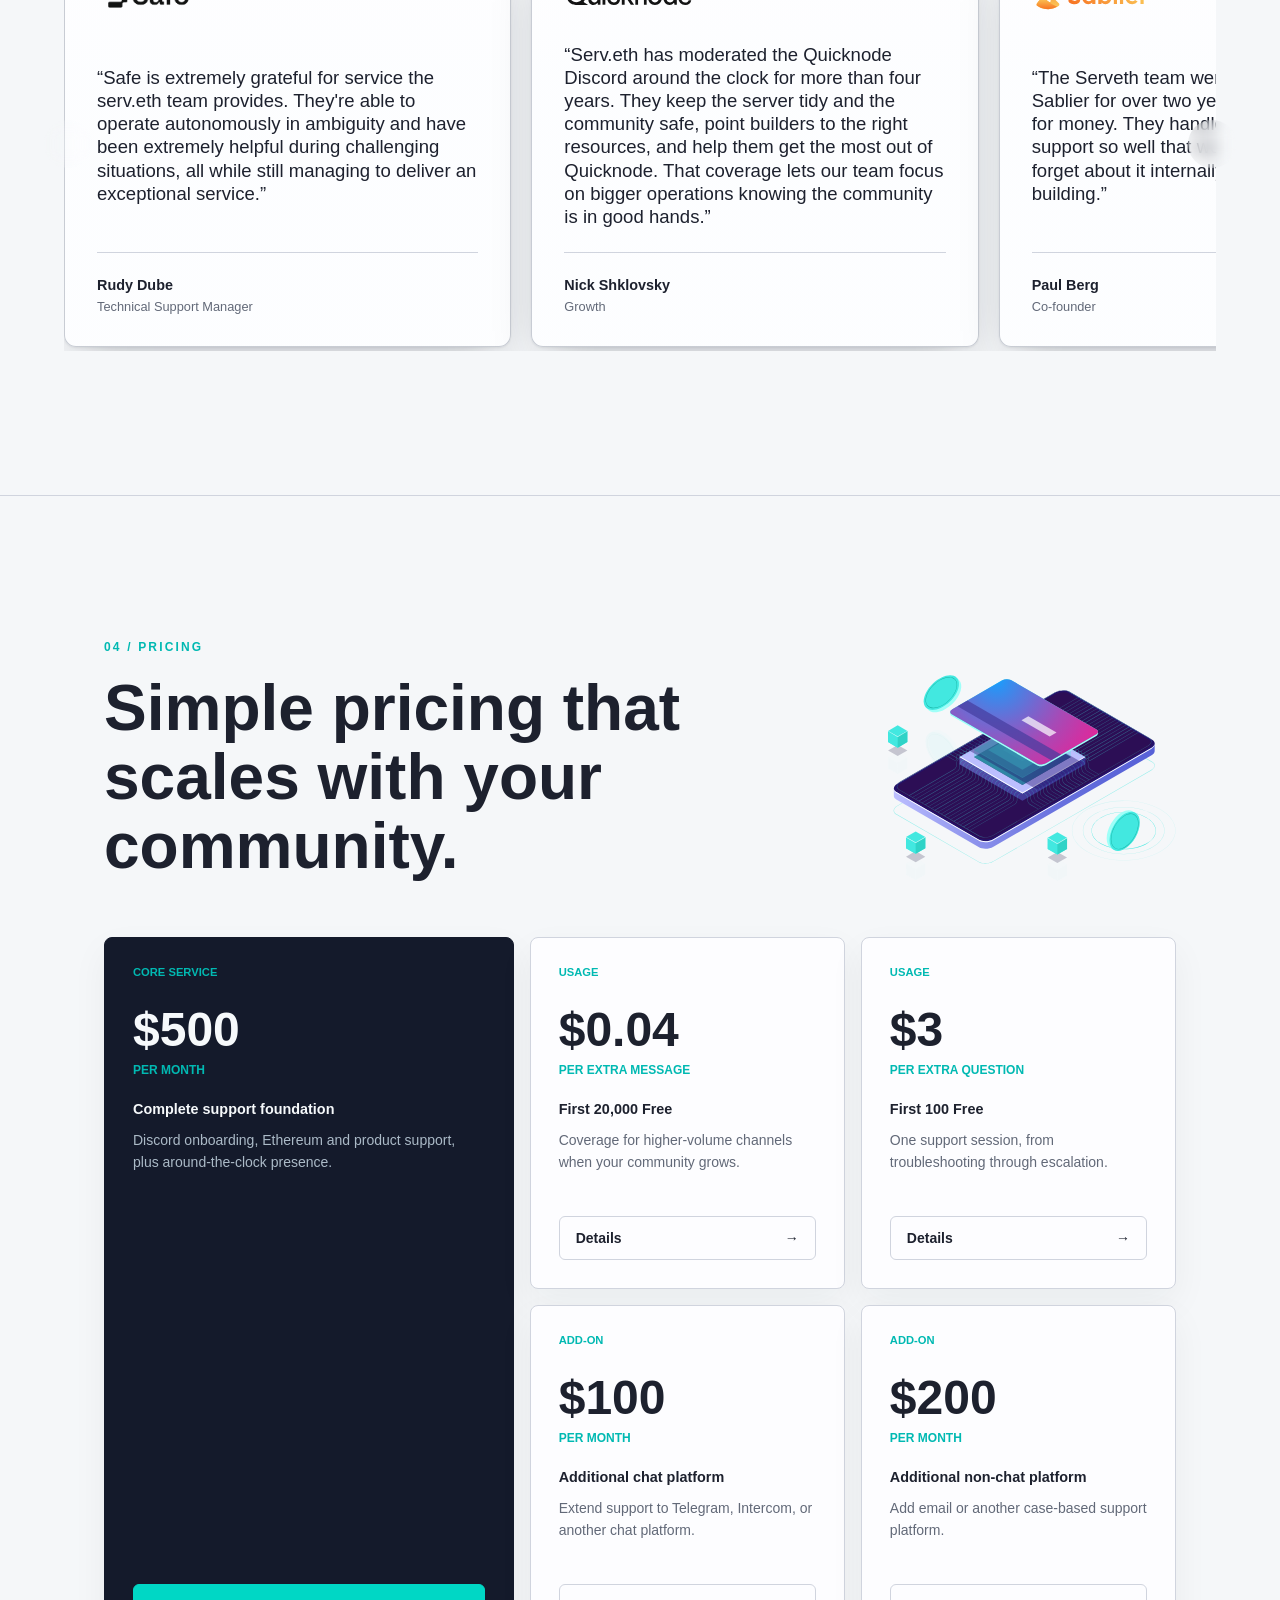
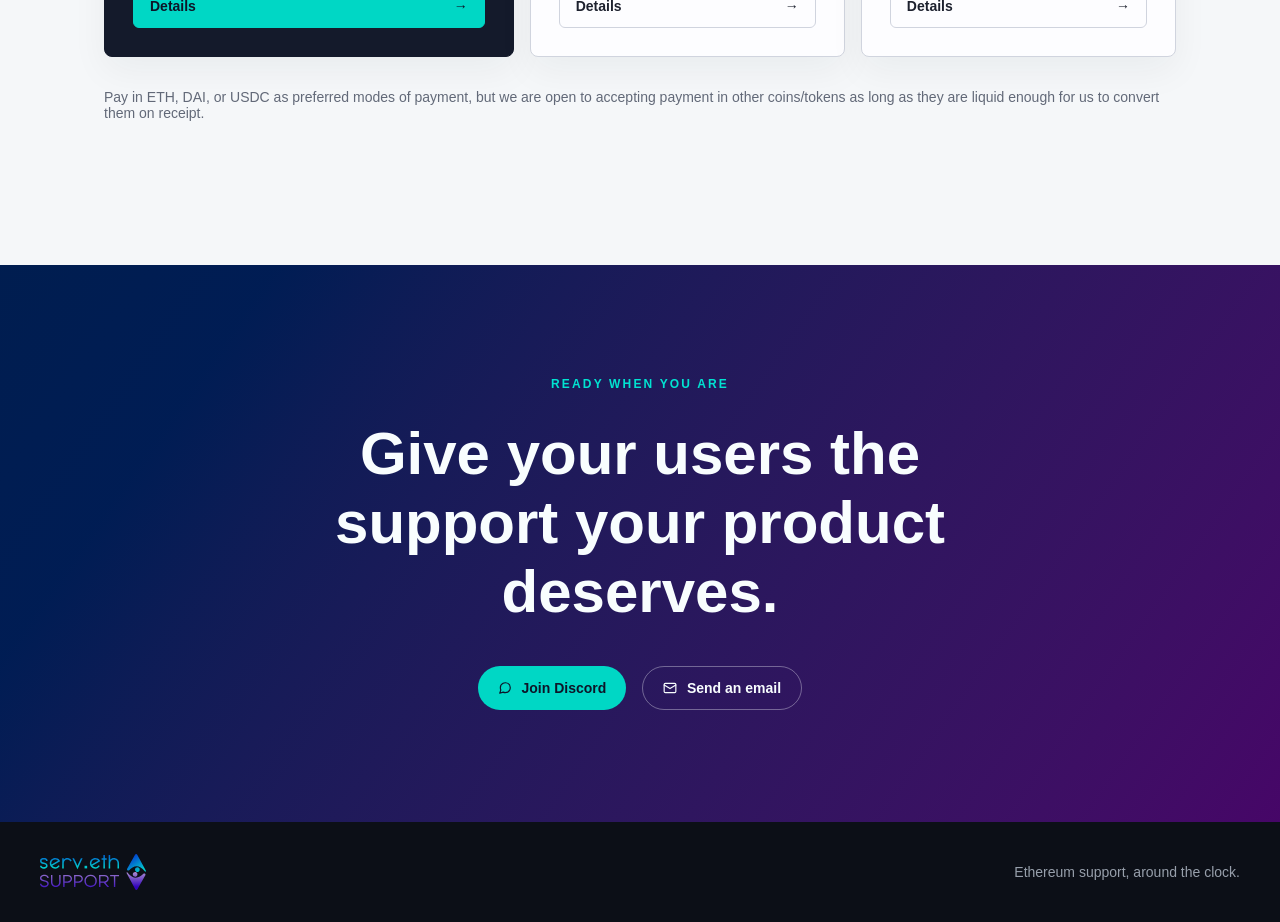
==== commit 80a54de8: "Refactor CARD_GAP usage in carousel logic" ====
--- a/index.html
+++ b/index.html
@@ -269,13 +269,13 @@
         const next = carousel?.querySelector('.testimonial-next');
         let selected = 0;
 
-        const CARD_GAP = 20; // 1.25rem gap between cards, used when layout metrics are unavailable
+        const CARD_GAP = 20; 
         const step = () => {
           if (!cards.length || !cards[0]) return 0;
           const delta = cards[1] ? cards[1].offsetLeft - cards[0].offsetLeft : 0;
-          if (delta > 10) return delta; // trust the real layout when it has rendered
+          if (delta > 10) return delta; 
           const width = cards[0].offsetWidth || 0;
-          return width ? width + CARD_GAP : 300; // CSS not loaded yet: fall back to card width + gap
+          return width ? width + CARD_GAP : 300; 
         };
         const perView = () => Math.max(1, Math.round((viewport?.clientWidth || 1) / (step() || 1)));
         const maxIndex = () => Math.max(0, cards.length - perView());
@@ -308,7 +308,7 @@
           }, 90);
         }, { passive: true });
         window.addEventListener('resize', () => {
-          selected = Math.min(selected, maxIndex()); // per-view count changes with width
+          selected = Math.min(selected, maxIndex()); 
           paint();
         });
         paint();
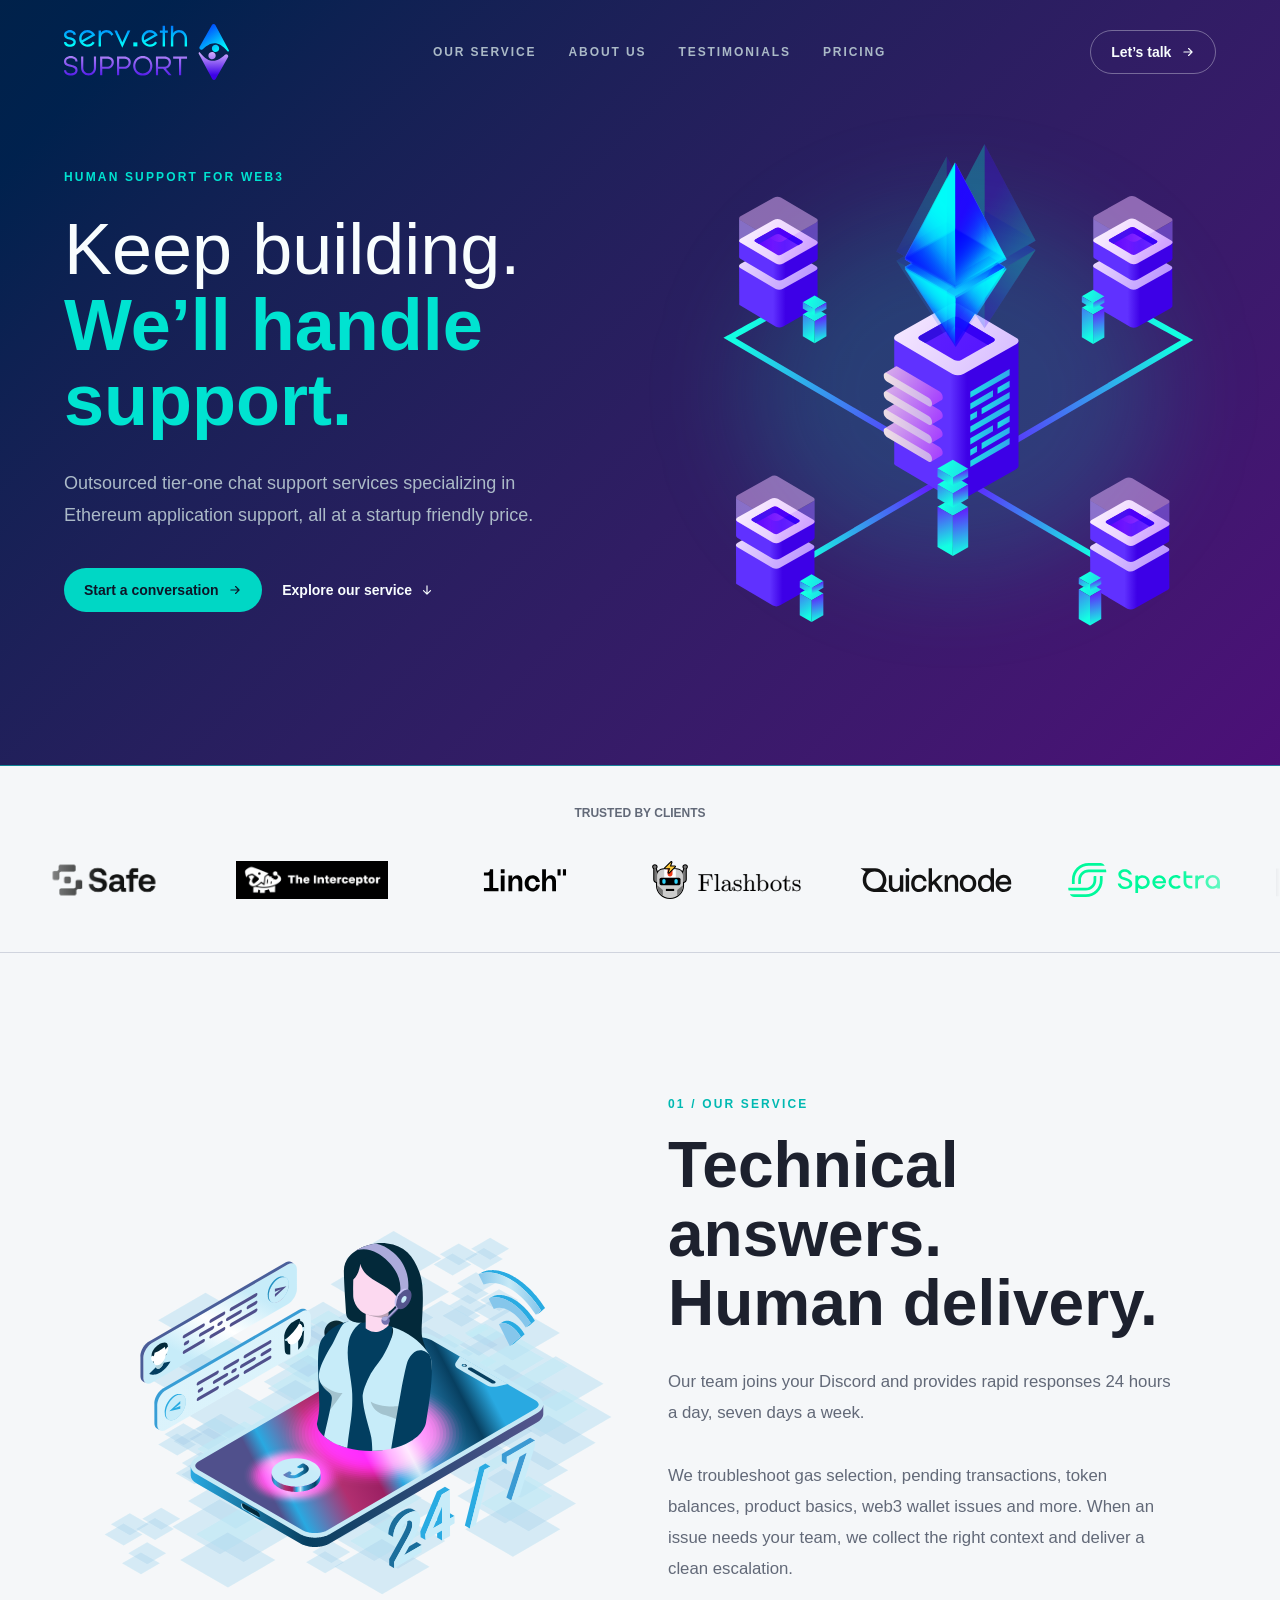
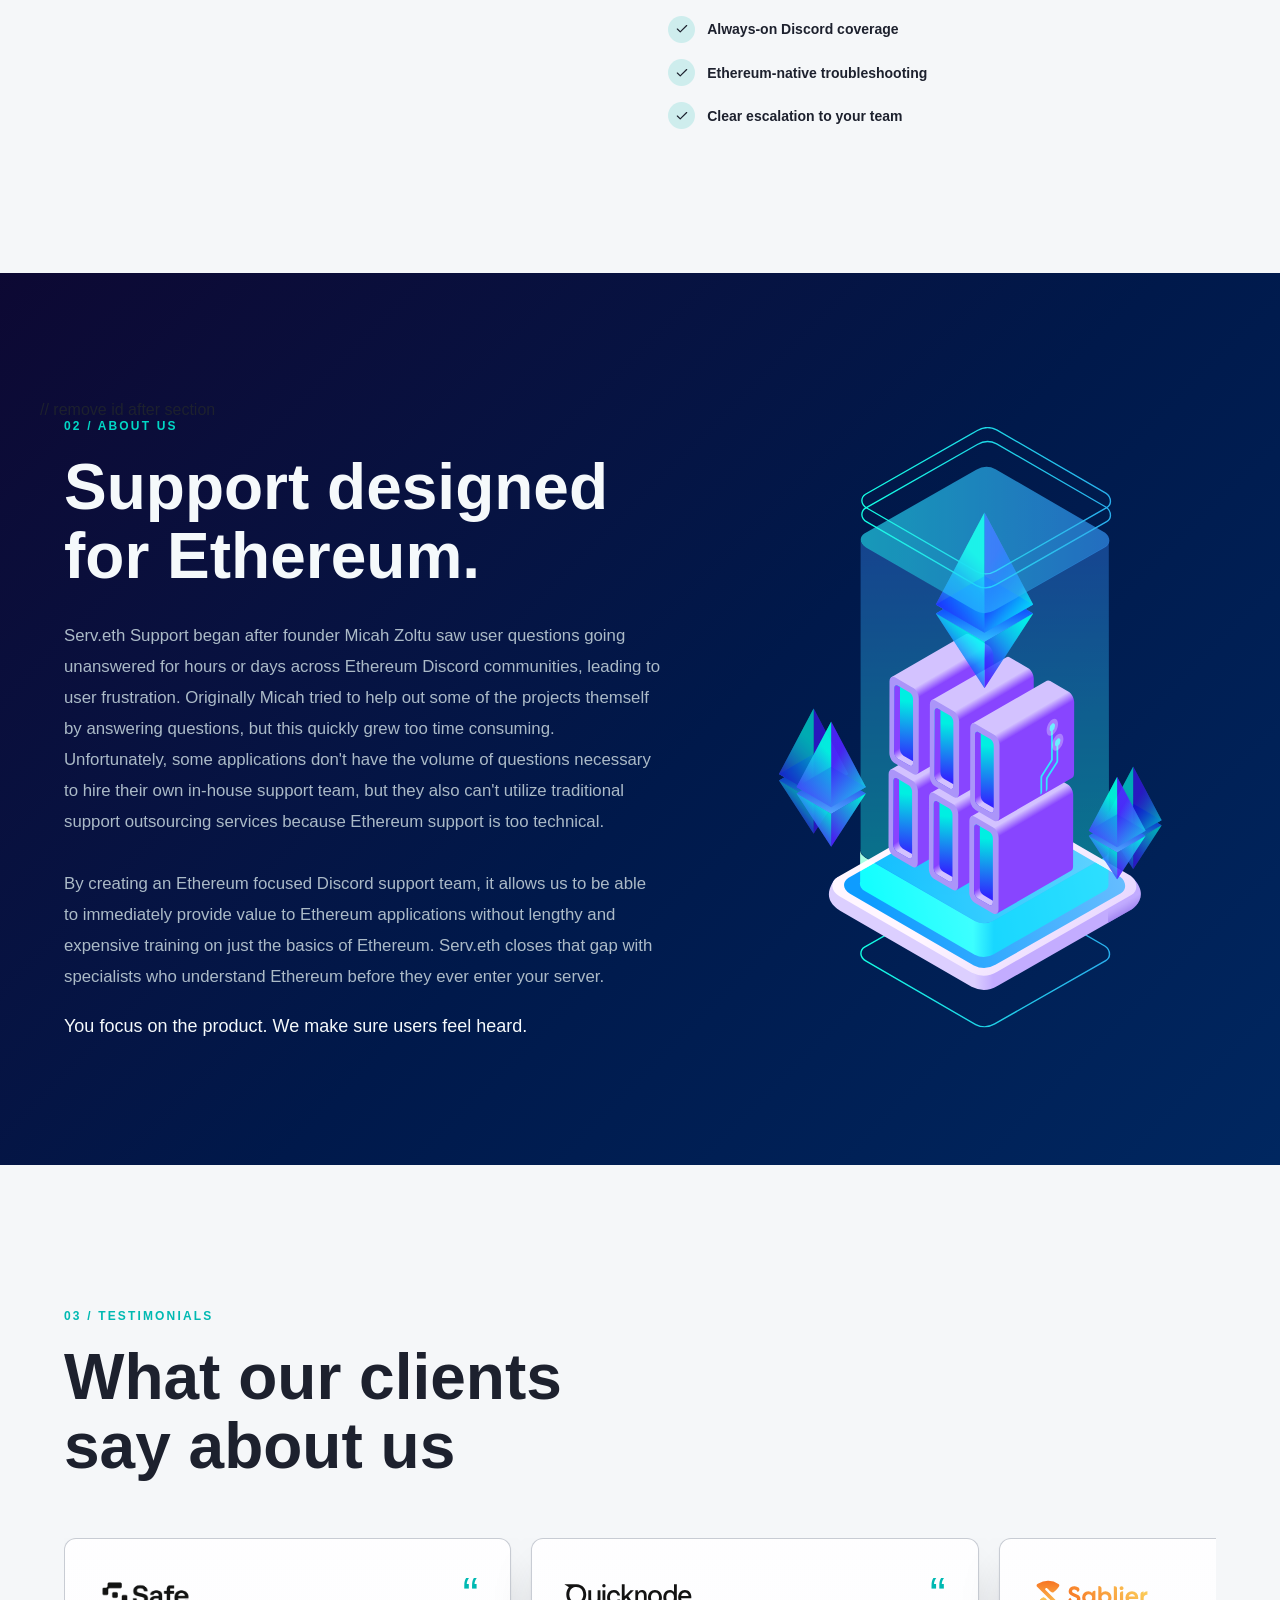
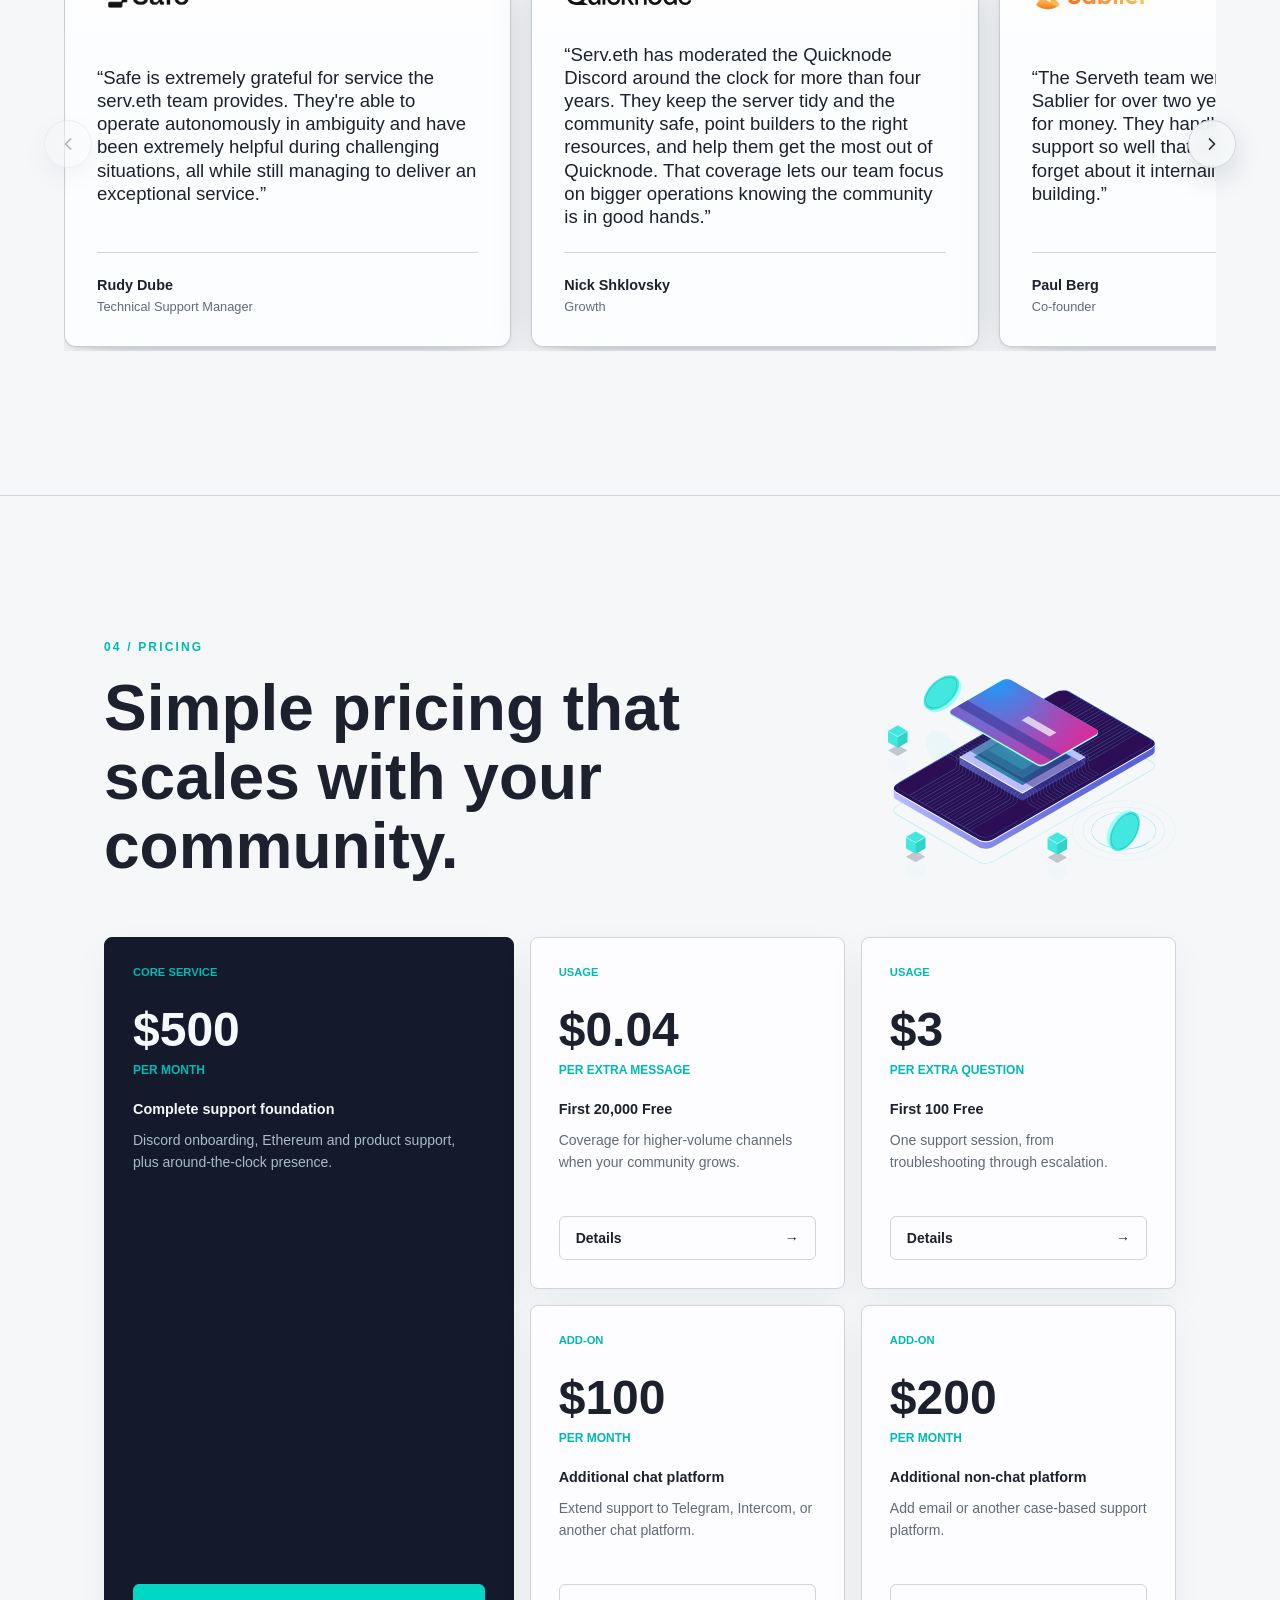
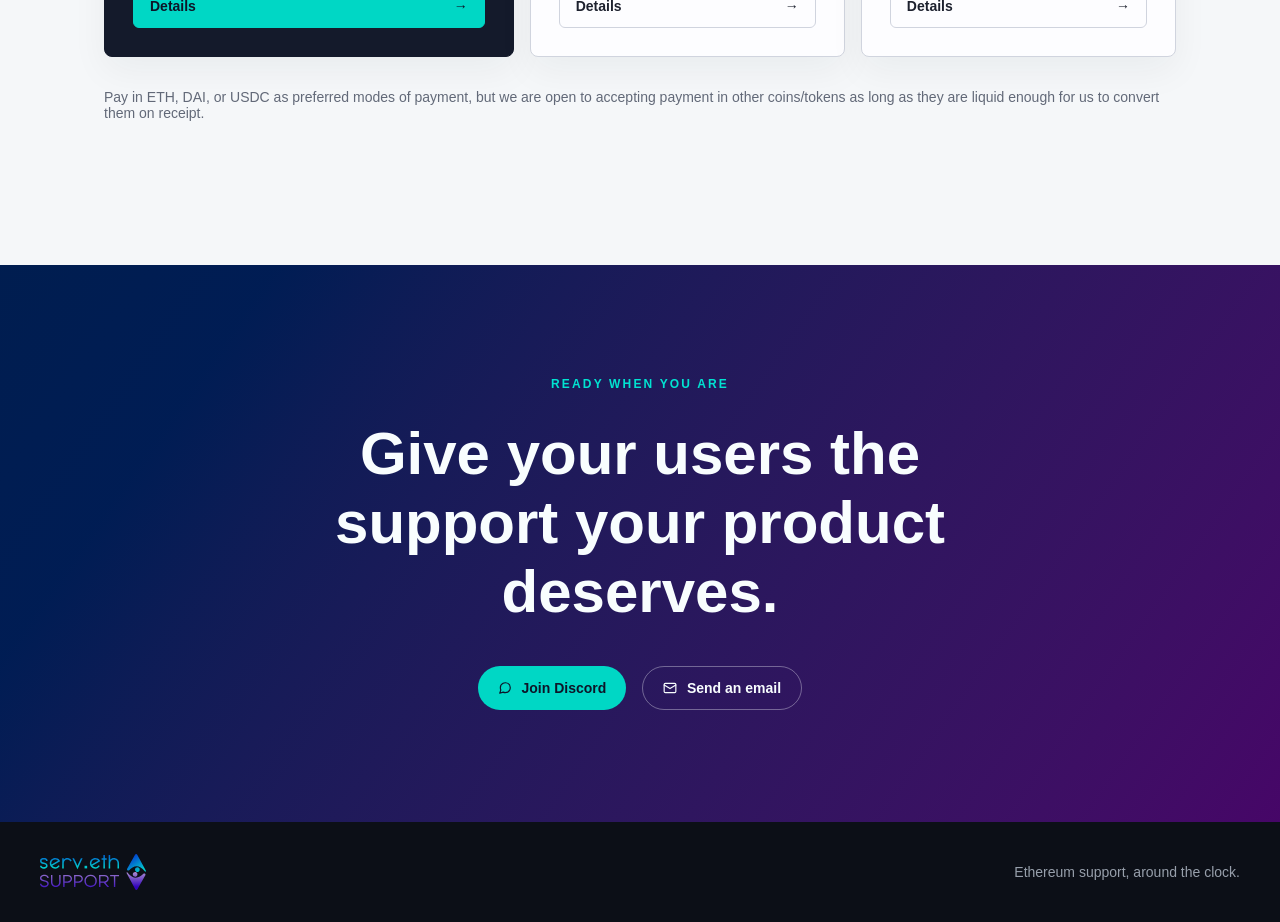
==== commit 7246fd76: "Revise testimonials and remove one entry Updated testimonial section to reflect changes in the numbe" ====
--- a/index.html
+++ b/index.html
@@ -89,8 +89,7 @@
               <div class="client-logo"><img src="img/c_logo-Uniswap.svg" alt="Uniswap" /></div>              
               <div class="client-logo"><img src="img/c_logo-Nethermind.svg" alt="Nethermind" /></div>
 			  <div class="client-logo"><img src="img/c_logo-Sablier.svg" alt="Sablier" /></div>
-              <div class="client-logo"><img src="img/c_logo-Integral.png" alt="Integral" /></div>
-			  <div class="client-logo"><img src="img/c_logo-Cardstack.svg" alt="Cardstack" /></div>
+              <div class="client-logo"><img src="img/c_logo-Integral.png" alt="Integral" /></div>			  
               <div class="client-logo"><img src="img/c_logo-Mycelium.png" alt="Mycelium" /></div>
 			  <div class="client-logo"><img src="img/c_logo-Oiler.svg" alt="Oiler" /></div>              
             </div>
@@ -108,8 +107,7 @@
               <div class="client-logo"><img src="img/c_logo-Uniswap.svg" alt="" /></div>             
               <div class="client-logo"><img src="img/c_logo-Nethermind.svg" alt="" /></div>
 			  <div class="client-logo"><img src="img/c_logo-Sablier.svg" alt="" /></div>
-              <div class="client-logo"><img src="img/c_logo-Integral.png" alt="" /></div>              
-			  <div class="client-logo"><img src="img/c_logo-Cardstack.svg" alt="" /></div>
+              <div class="client-logo"><img src="img/c_logo-Integral.png" alt="" /></div>            			 
               <div class="client-logo"><img src="img/c_logo-Mycelium.png" alt="" /></div>
 			  <div class="client-logo"><img src="img/c_logo-Oiler.svg" alt="" /></div>
             </div>
@@ -186,26 +184,21 @@
             <button type="button" class="carousel-arrow next testimonial-next" aria-label="Next testimonial"><svg class="icon" viewBox="0 0 24 24" aria-hidden="true"><path d="m9 18 6-6-6-6" /></svg></button>  
             <div class="testimonial-viewport">
               <div class="testimonial-track">
-                <article class="testimonial-card" aria-label="Testimonial 1 of 4">
+                <article class="testimonial-card" aria-label="Testimonial 1 of 3">
                   <div class="testimonial-logo-wrap"><img src="img/c_logo-Safe.png" alt="Safe logo" /><span aria-hidden="true">“</span></div>
                   <blockquote>“Safe is extremely grateful for service the serv.eth team provides. They're able to operate autonomously in ambiguity and have been extremely helpful during challenging situations, all while still managing to deliver an exceptional service.”</blockquote>
                   <div class="testimonial-person"><p class="testimonial-author">Rudy Dube</p><p class="testimonial-role">Technical Support Manager</p></div>
                 </article>              
-                <article class="testimonial-card" aria-label="Testimonial 2 of 4">
+                <article class="testimonial-card" aria-label="Testimonial 2 of 3">
                   <div class="testimonial-logo-wrap"><img src="img/c_logo-Quicknode.svg" alt="Quicknode logo" /><span aria-hidden="true">“</span></div>
                   <blockquote>“Serv.eth has moderated the Quicknode Discord around the clock for more than four years. They keep the server tidy and the community safe, point builders to the right resources, and help them get the most out of Quicknode. That coverage lets our team focus on bigger operations knowing the community is in good hands.”</blockquote>
                   <div class="testimonial-person"><p class="testimonial-author">Nick Shklovsky</p><p class="testimonial-role">Growth</p></div>
                 </article>
-                <article class="testimonial-card" aria-label="Testimonial 3 of 4">
+                <article class="testimonial-card" aria-label="Testimonial 3 of 3">
                   <div class="testimonial-logo-wrap"><img src="img/c_logo-Sablier.svg" alt="Sablier logo" /><span aria-hidden="true">“</span></div>
                   <blockquote>“The Serveth team were a reliable partner to Sablier for over two years, offering great value for money. They handled our customer support so well that we could pretty much forget about it internally and focus on building.”</blockquote>
                   <div class="testimonial-person"><p class="testimonial-author">Paul Berg</p><p class="testimonial-role">Co-founder</p></div>
-                </article>  
-				<article class="testimonial-card" aria-label="Testimonial 4 of 4">
-                  <div class="testimonial-logo-wrap"><img src="" alt="Logo" /><span aria-hidden="true">“</span></div>
-                  <blockquote>“Lorem ipsum dolor sit amet, consectetur adipiscing elit. Consectetur consequat reprehenderit minim velit voluptate proident pariatur consectetur. Lorem dolorem lorem officia fugiat neque doloremque ad pariatur magna qui ad eiusmod anim aspernatur.”</blockquote>
-                  <div class="testimonial-person"><p class="testimonial-author">Name</p><p class="testimonial-role">Role</p></div>
-                </article> 
+                </article>  				
               </div>
             </div>
           </div>
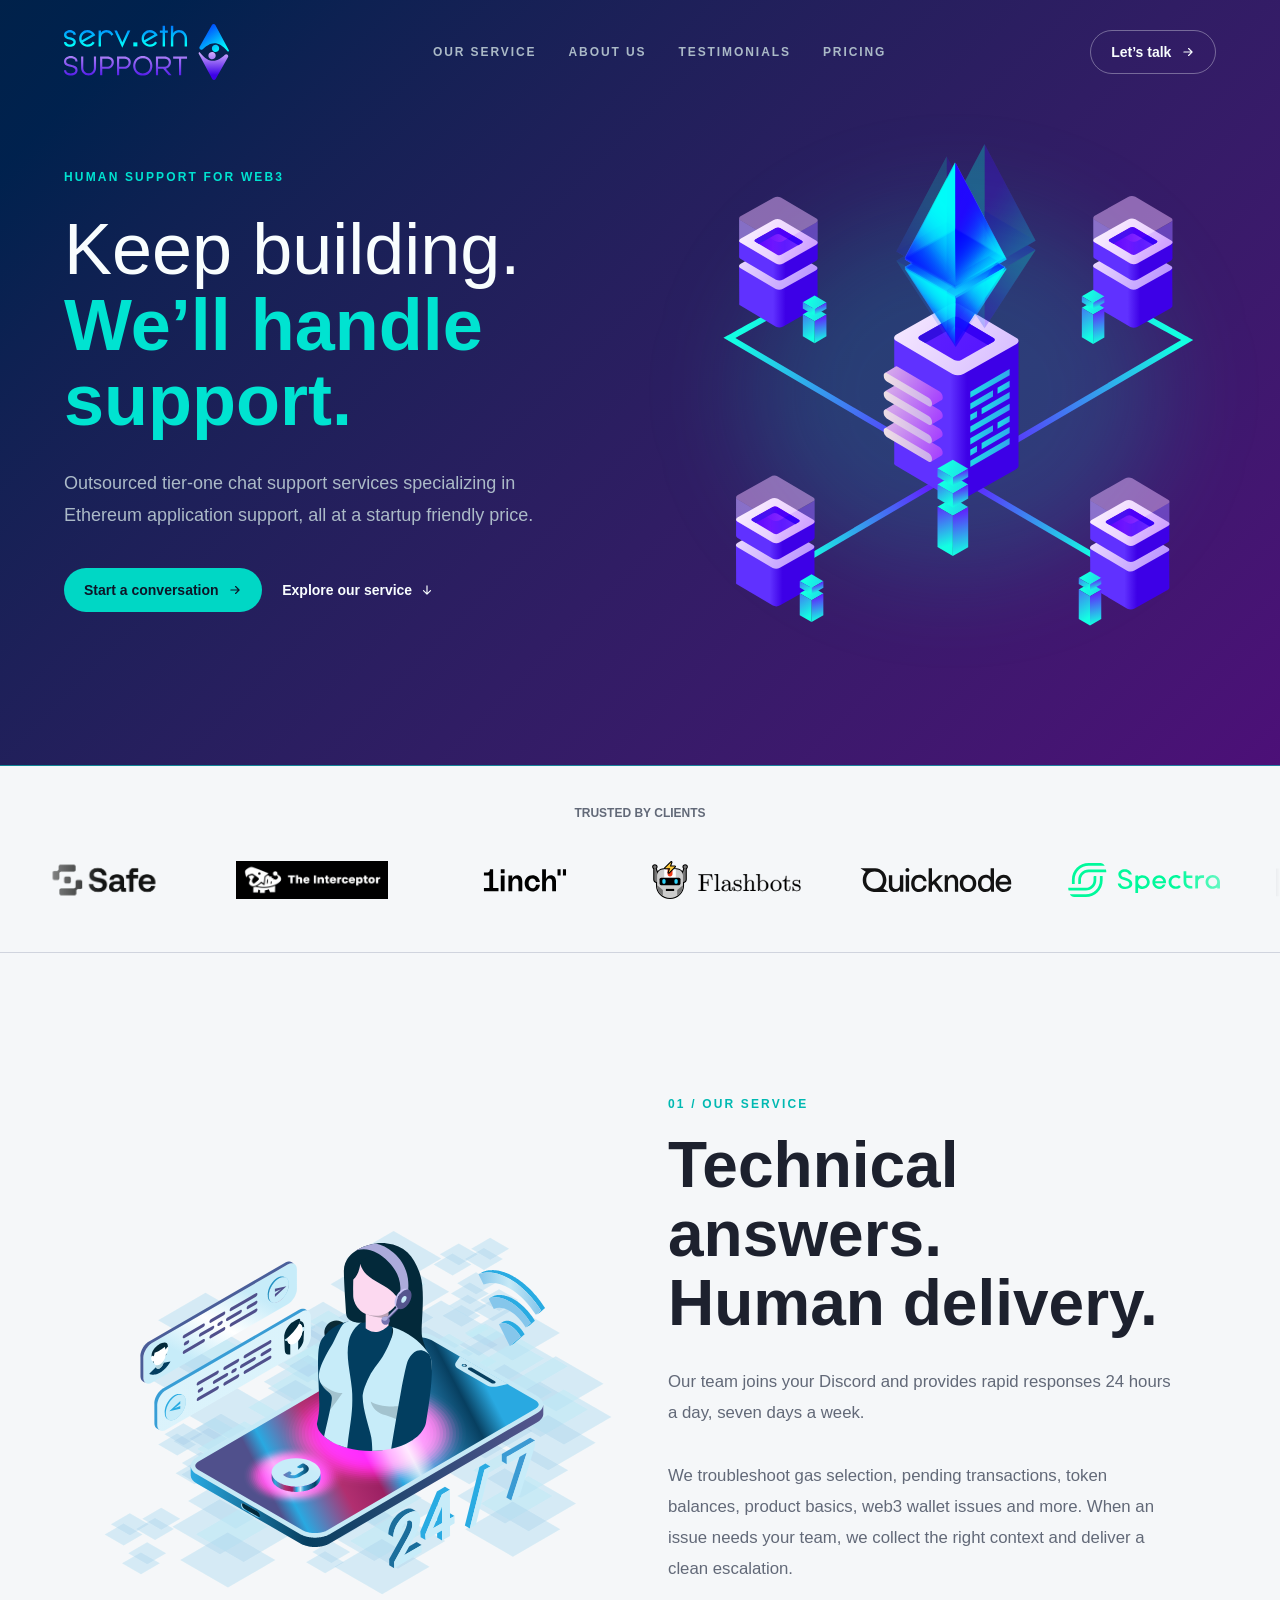
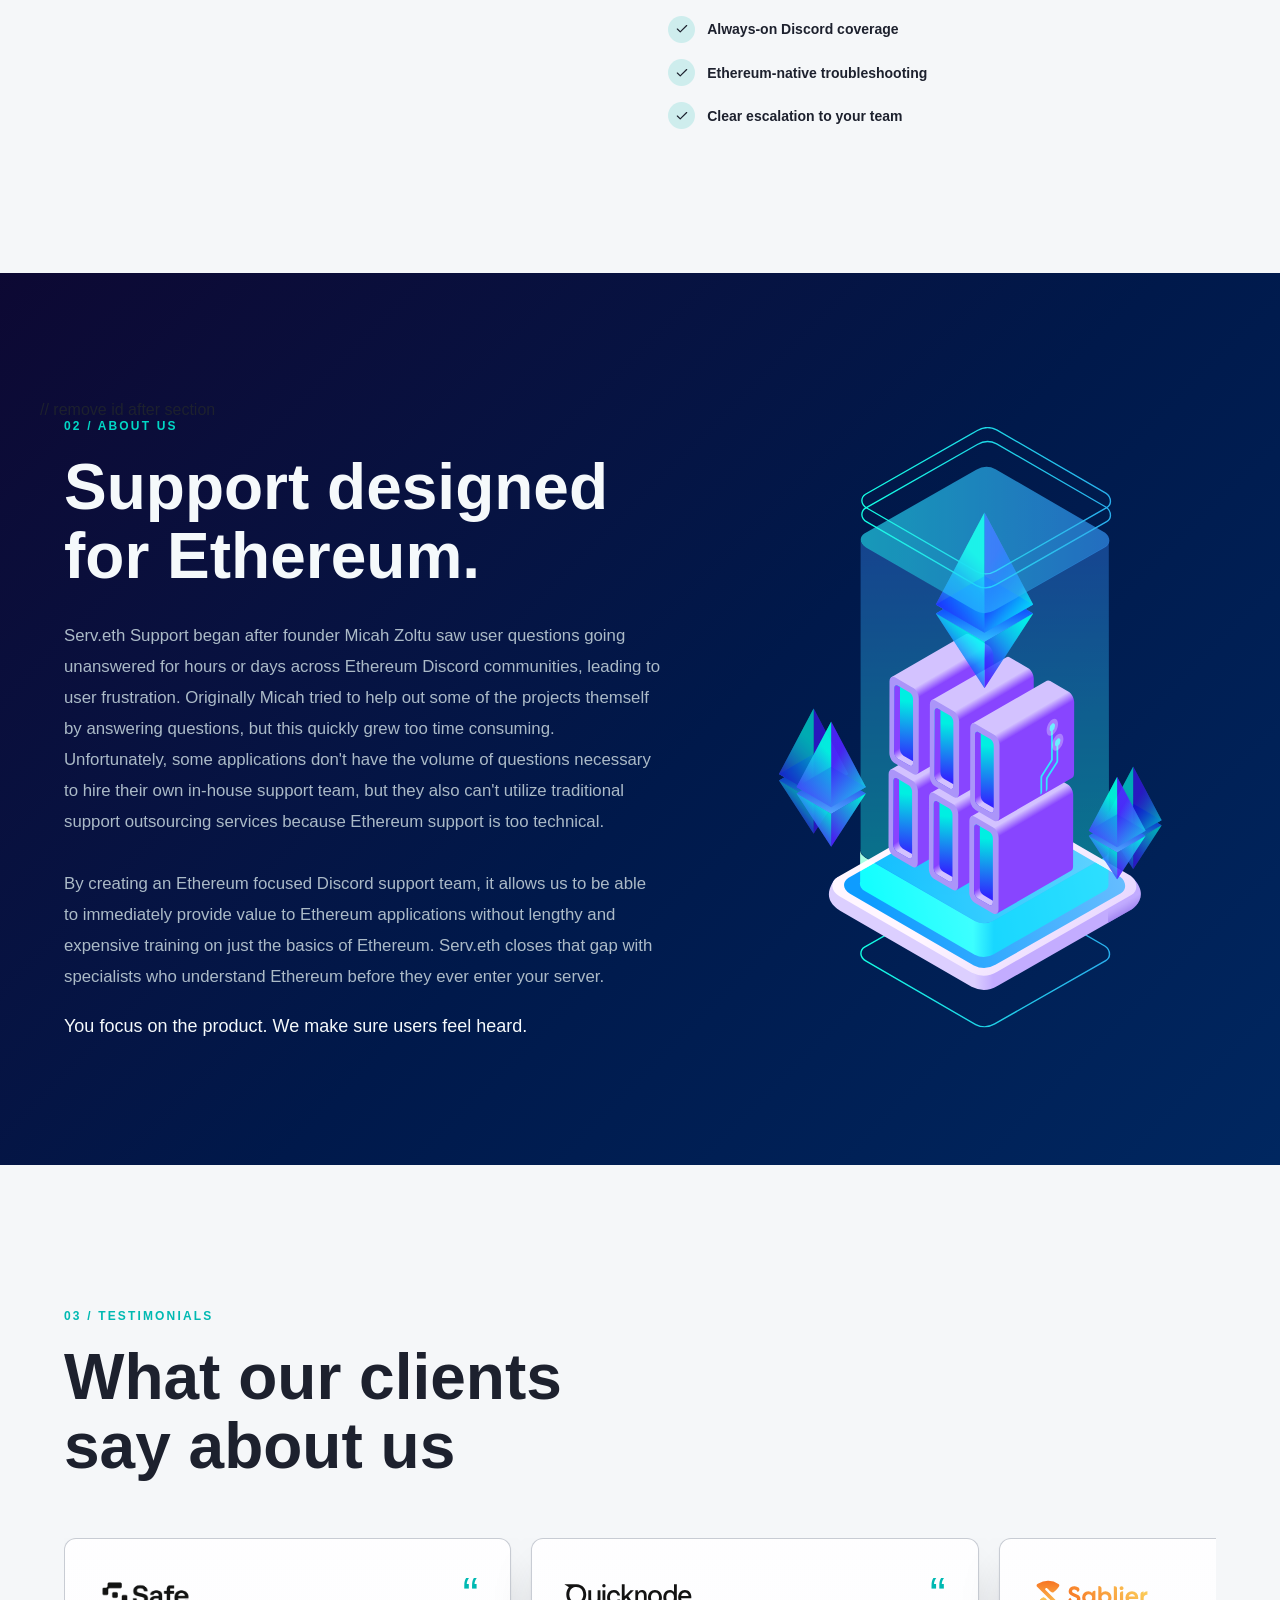
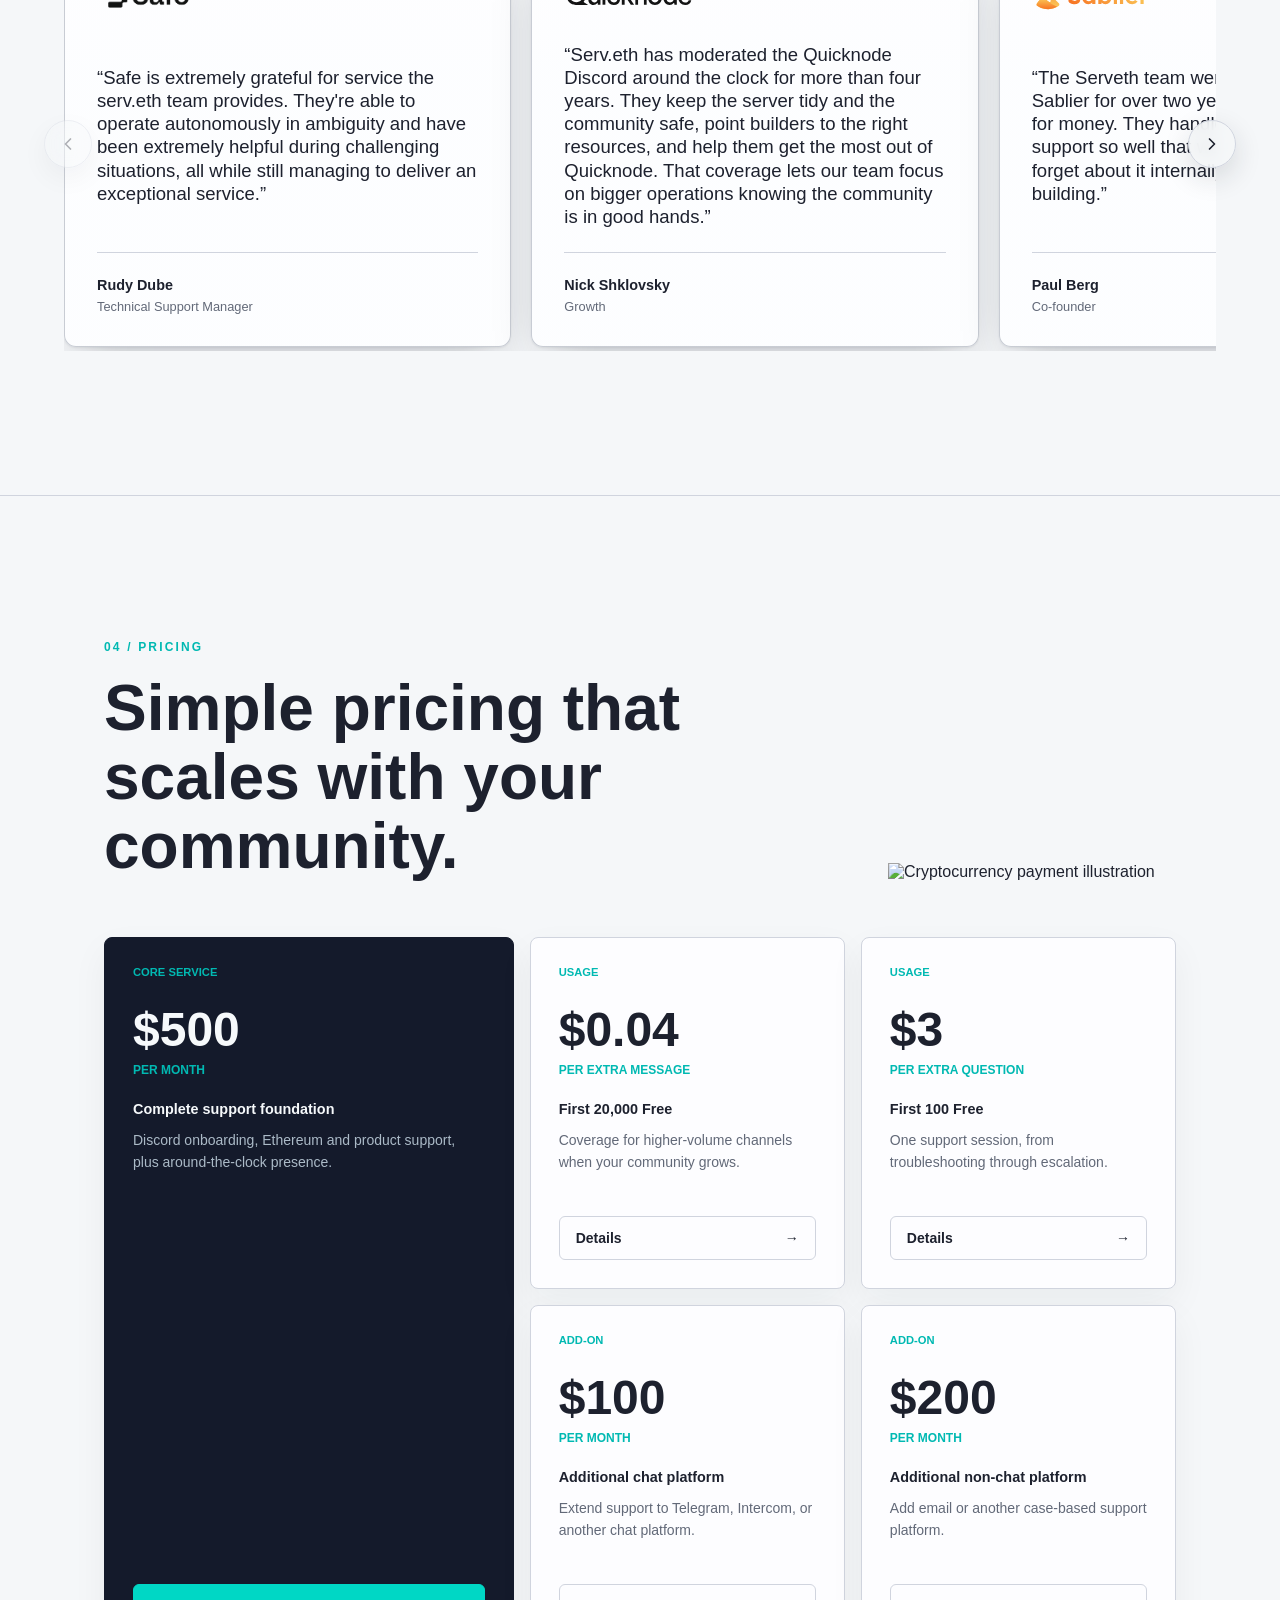
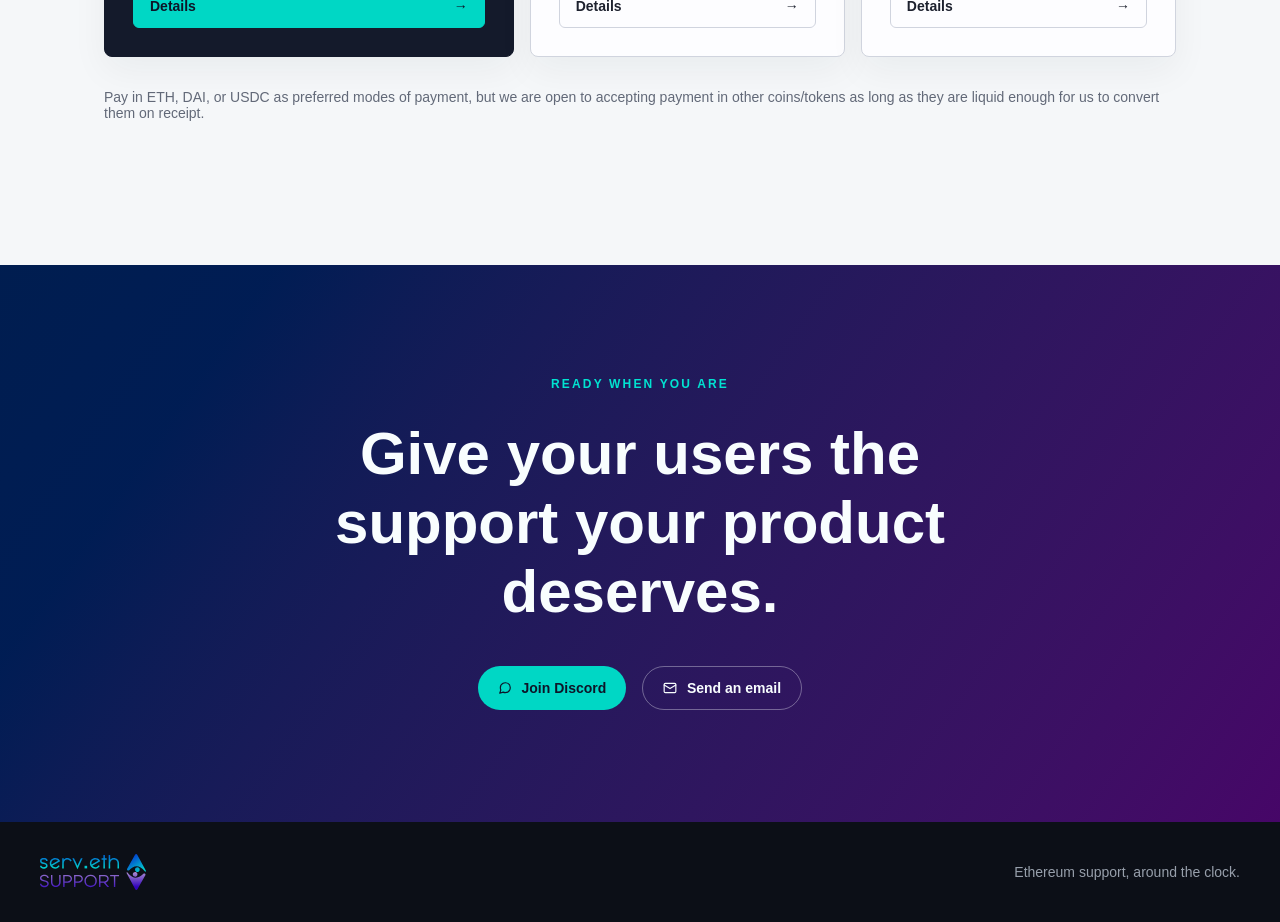
==== commit 7efc6165: "Add event listeners for load and ResizeObserver" ====
--- a/index.html
+++ b/index.html
@@ -260,7 +260,6 @@
         const cards = [...(carousel?.querySelectorAll('.testimonial-card') || [])];
         const prev = carousel?.querySelector('.testimonial-prev');
         const next = carousel?.querySelector('.testimonial-next');
-        let selected = 0;
 
         const CARD_GAP = 20; 
         const step = () => {
@@ -270,41 +269,47 @@
           const width = cards[0].offsetWidth || 0;
           return width ? width + CARD_GAP : 300; 
         };
-        const perView = () => Math.max(1, Math.round((viewport?.clientWidth || 1) / (step() || 1)));
-        const maxIndex = () => Math.max(0, cards.length - perView());
-
-        const paint = () => {
-          if (prev) prev.disabled = selected <= 0;
-          if (next) next.disabled = selected >= maxIndex();
-        };
-
-        const goTo = (index) => {
-          selected = Math.min(Math.max(index, 0), maxIndex());
-          if (viewport && step()) viewport.scrollTo({ left: selected * step(), behavior: 'smooth' });
-          paint();
-        };
-
-        prev?.addEventListener('click', () => goTo(selected - 1));
-        next?.addEventListener('click', () => goTo(selected + 1));
-        carousel?.addEventListener('keydown', (event) => {
-          if (event.key === 'ArrowLeft') { event.preventDefault(); goTo(selected - 1); }
-          if (event.key === 'ArrowRight') { event.preventDefault(); goTo(selected + 1); }
-        });
-
-        let scrollTimer;
-        viewport?.addEventListener('scroll', () => {
-          clearTimeout(scrollTimer);
-          scrollTimer = setTimeout(() => {
-            const s = step();
-            if (s) selected = Math.min(Math.round(viewport.scrollLeft / s), maxIndex());
-            paint();
-          }, 90);
-        }, { passive: true });
-        window.addEventListener('resize', () => {
-          selected = Math.min(selected, maxIndex()); 
-          paint();
-        });
-        paint();
+        const maxScroll = () => Math.max(0, (viewport?.scrollWidth || 0) - (viewport?.clientWidth || 0));
+
+    	const paint = () => {
+      	  if (!viewport) return;
+      	  const current = viewport.scrollLeft;
+      	  const max = maxScroll();
+      	  if (prev) prev.disabled = current <= 5;
+      	  if (next) next.disabled = current >= max - 5;
+    	};
+
+    	prev?.addEventListener('click', () => {
+      	  viewport?.scrollBy({ left: -step(), behavior: 'smooth' });
+    	});
+    	next?.addEventListener('click', () => {
+      	  viewport?.scrollBy({ left: step(), behavior: 'smooth' });
+    	});
+
+    	carousel?.addEventListener('keydown', (event) => {
+      	  if (event.key === 'ArrowLeft') {
+        	event.preventDefault();
+        	viewport?.scrollBy({ left: -step(), behavior: 'smooth' });
+      	  }
+      	  if (event.key === 'ArrowRight') {
+            event.preventDefault();
+            viewport?.scrollBy({ left: step(), behavior: 'smooth' });
+      	  }
+    	});
+
+    	let scrollTimer;
+    	viewport?.addEventListener('scroll', () => {
+      	   clearTimeout(scrollTimer);
+      	   scrollTimer = setTimeout(paint, 50);
+    	}, { passive: true });
+
+    	window.addEventListener('resize', paint);
+    	paint();
+
+		window.addEventListener('load', paint);
+        if (document.fonts && document.fonts.ready) document.fonts.ready.then(paint);
+        setTimeout(paint, 200);
+        if (window.ResizeObserver && viewport) new ResizeObserver(paint).observe(viewport.firstElementChild || viewport);
 
         document.querySelectorAll('[data-dialog]').forEach((button) => button.addEventListener('click', () => document.getElementById(button.dataset.dialog)?.showModal()));
         document.querySelectorAll('.pricing-dialog').forEach((dialog) => {
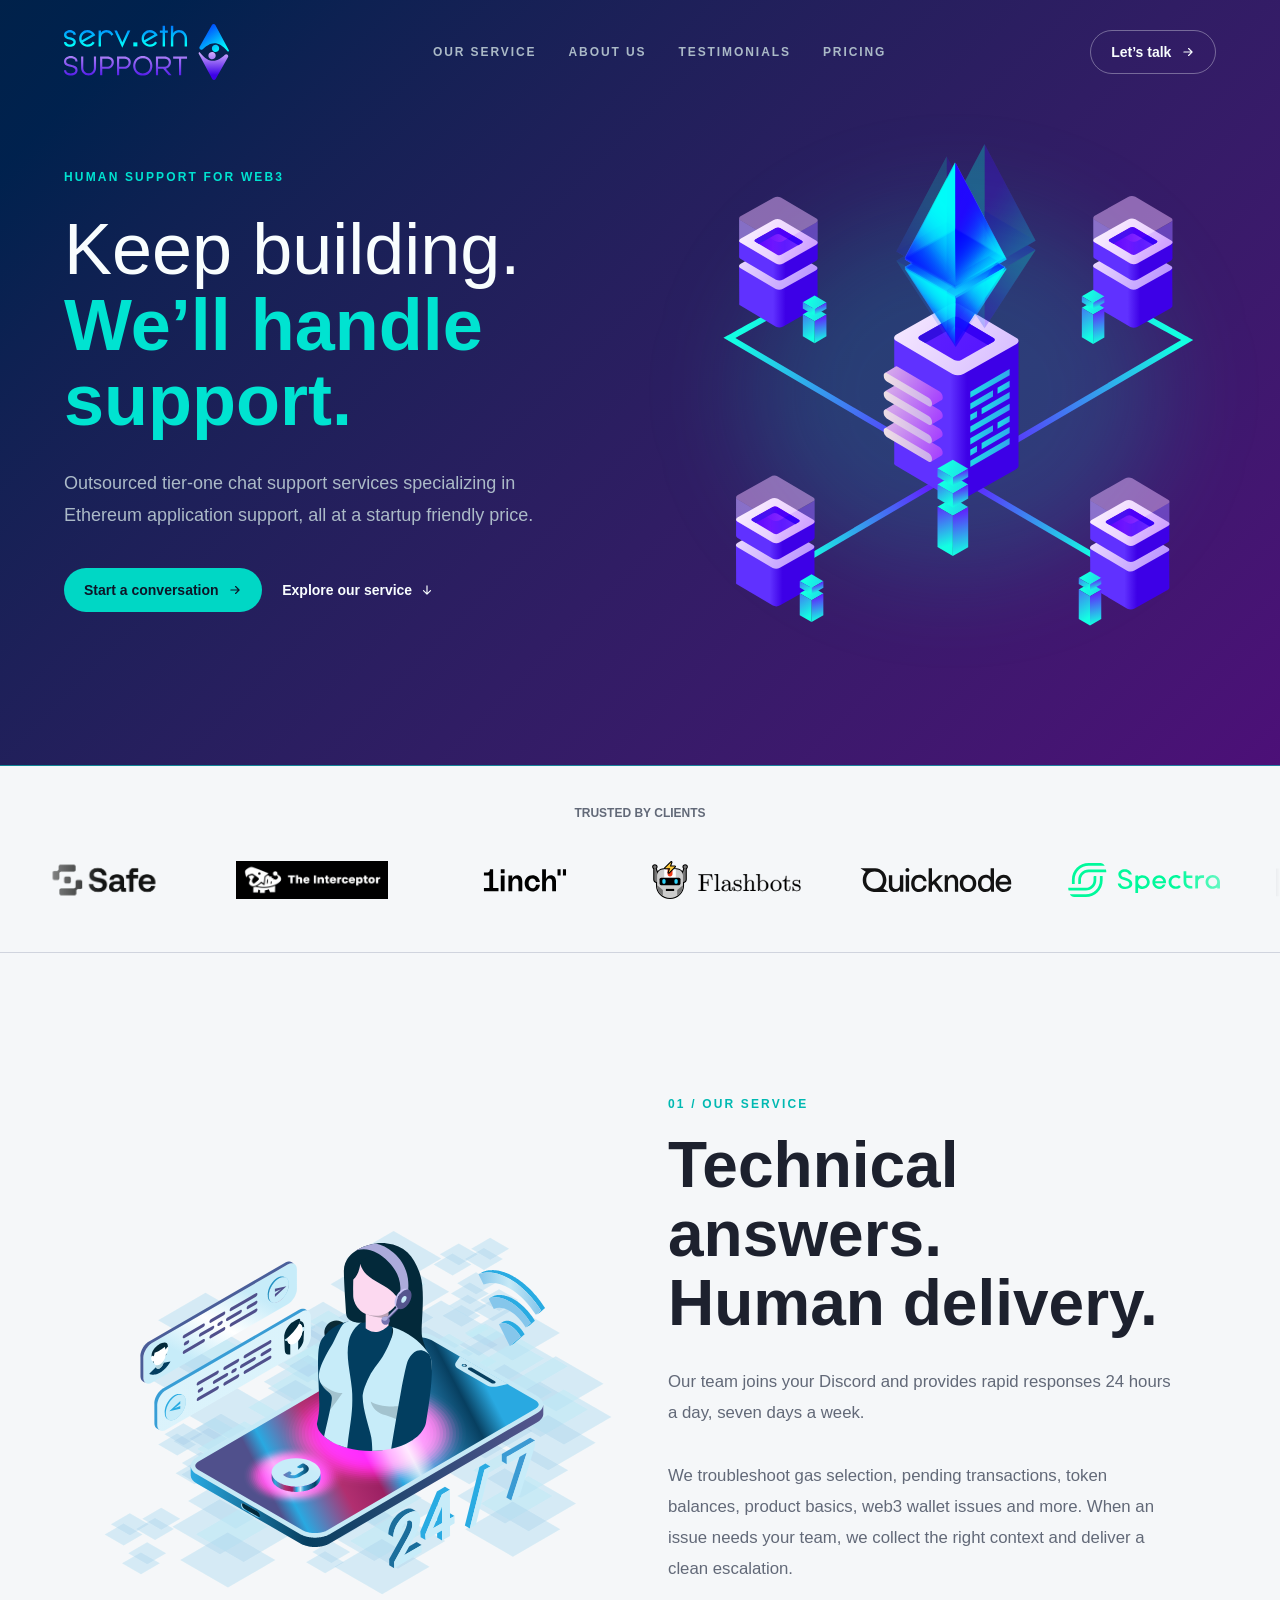
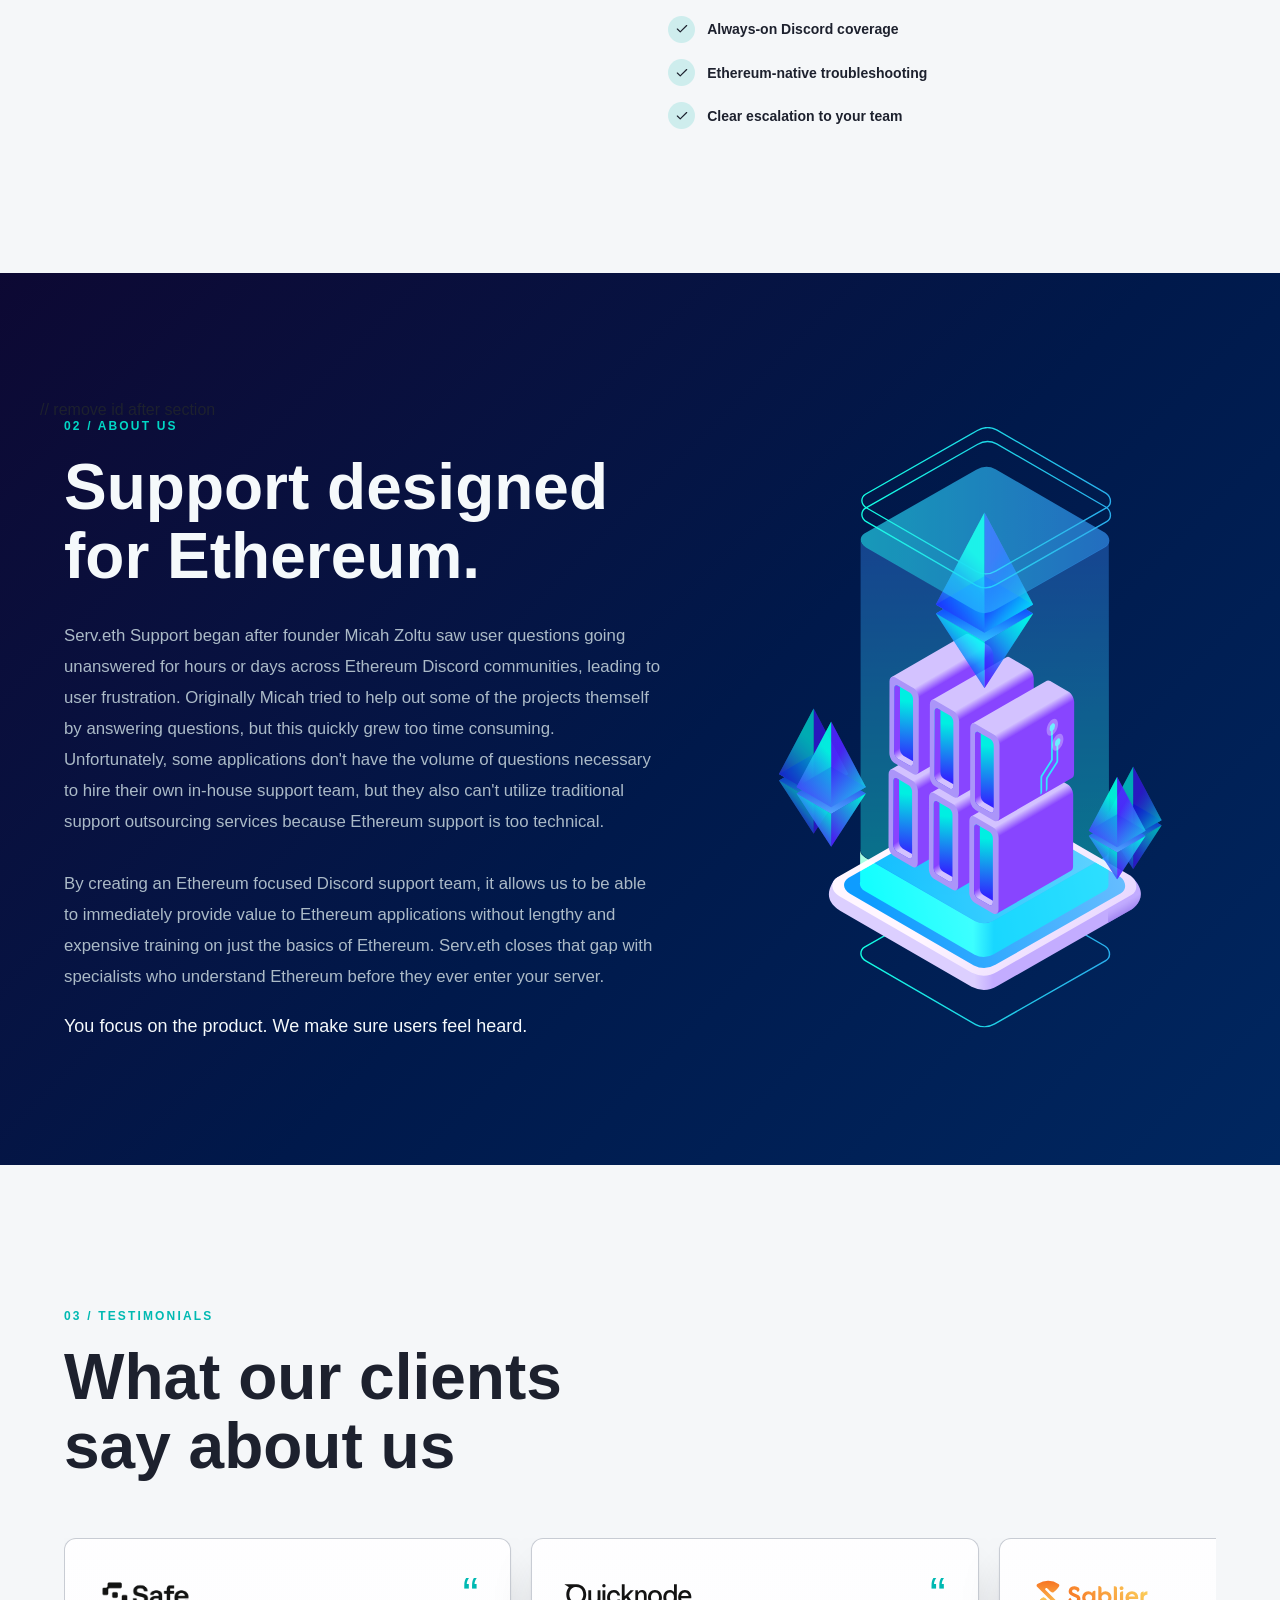
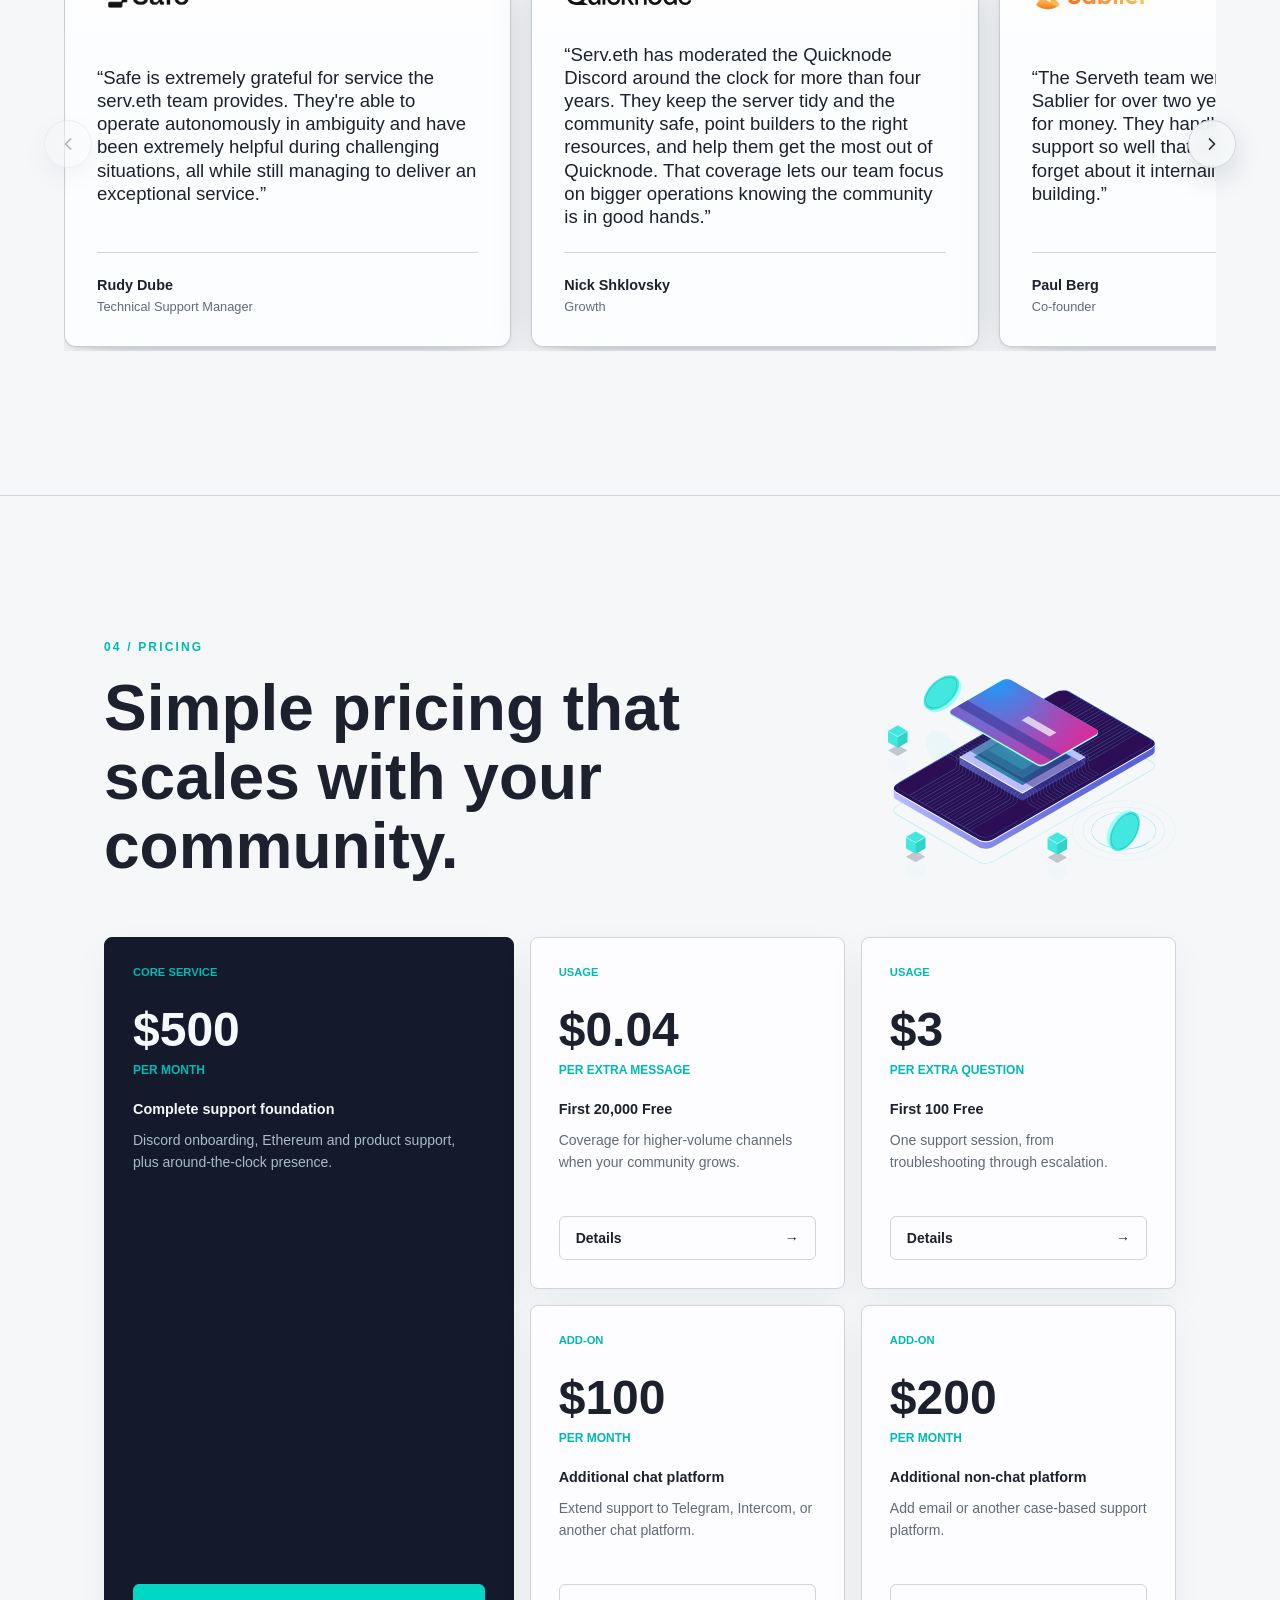
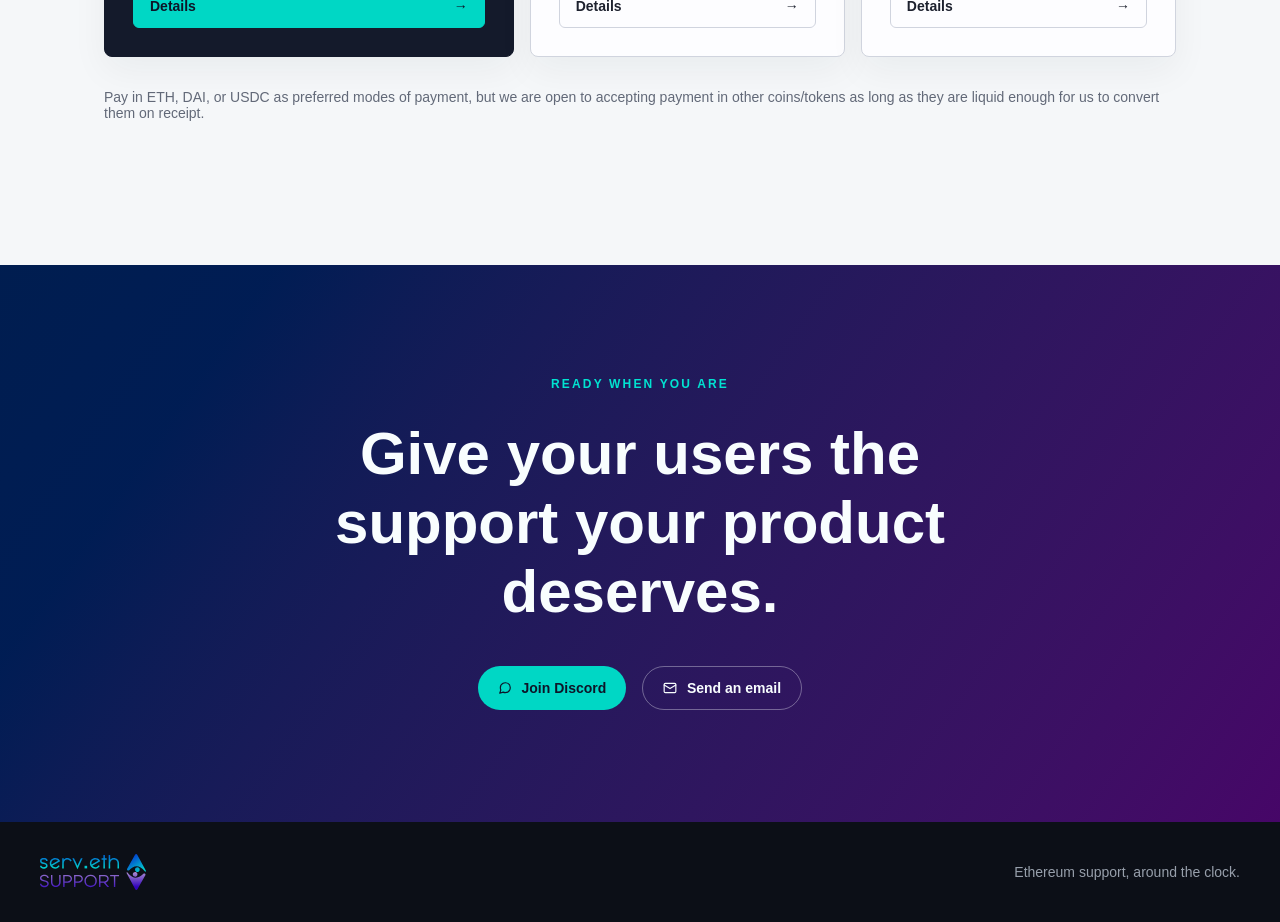
==== commit 6cbffe04: "Update pricing image source in index.html" ====
--- a/index.html
+++ b/index.html
@@ -212,7 +212,7 @@
             <p id="pricing" class="section-kicker">04 / Pricing</p> 
             <h2 class="section-title">Simple pricing that scales with your community.</h2>
           </div>
-          <img class="pricing-art" src="img/pricing-image.svg" alt="Cryptocurrency payment illustration" loading="lazy" />
+          <img class="pricing-art" src="img/pricing-img.svg" alt="Cryptocurrency payment illustration" loading="lazy" />
         </div>
         <div class="pricing-layout">
           <article class="pricing-card featured"><p class="price-eyebrow">Core service</p><p class="price-amount">$500</p><p class="price-unit">Per month</p><p class="price-note">Complete support foundation</p><p class="price-summary">Discord onboarding, Ethereum and product support, plus around-the-clock presence.</p><button class="details-button" type="button" data-dialog="monthly-details">Details <span aria-hidden="true">→</span></button></article>
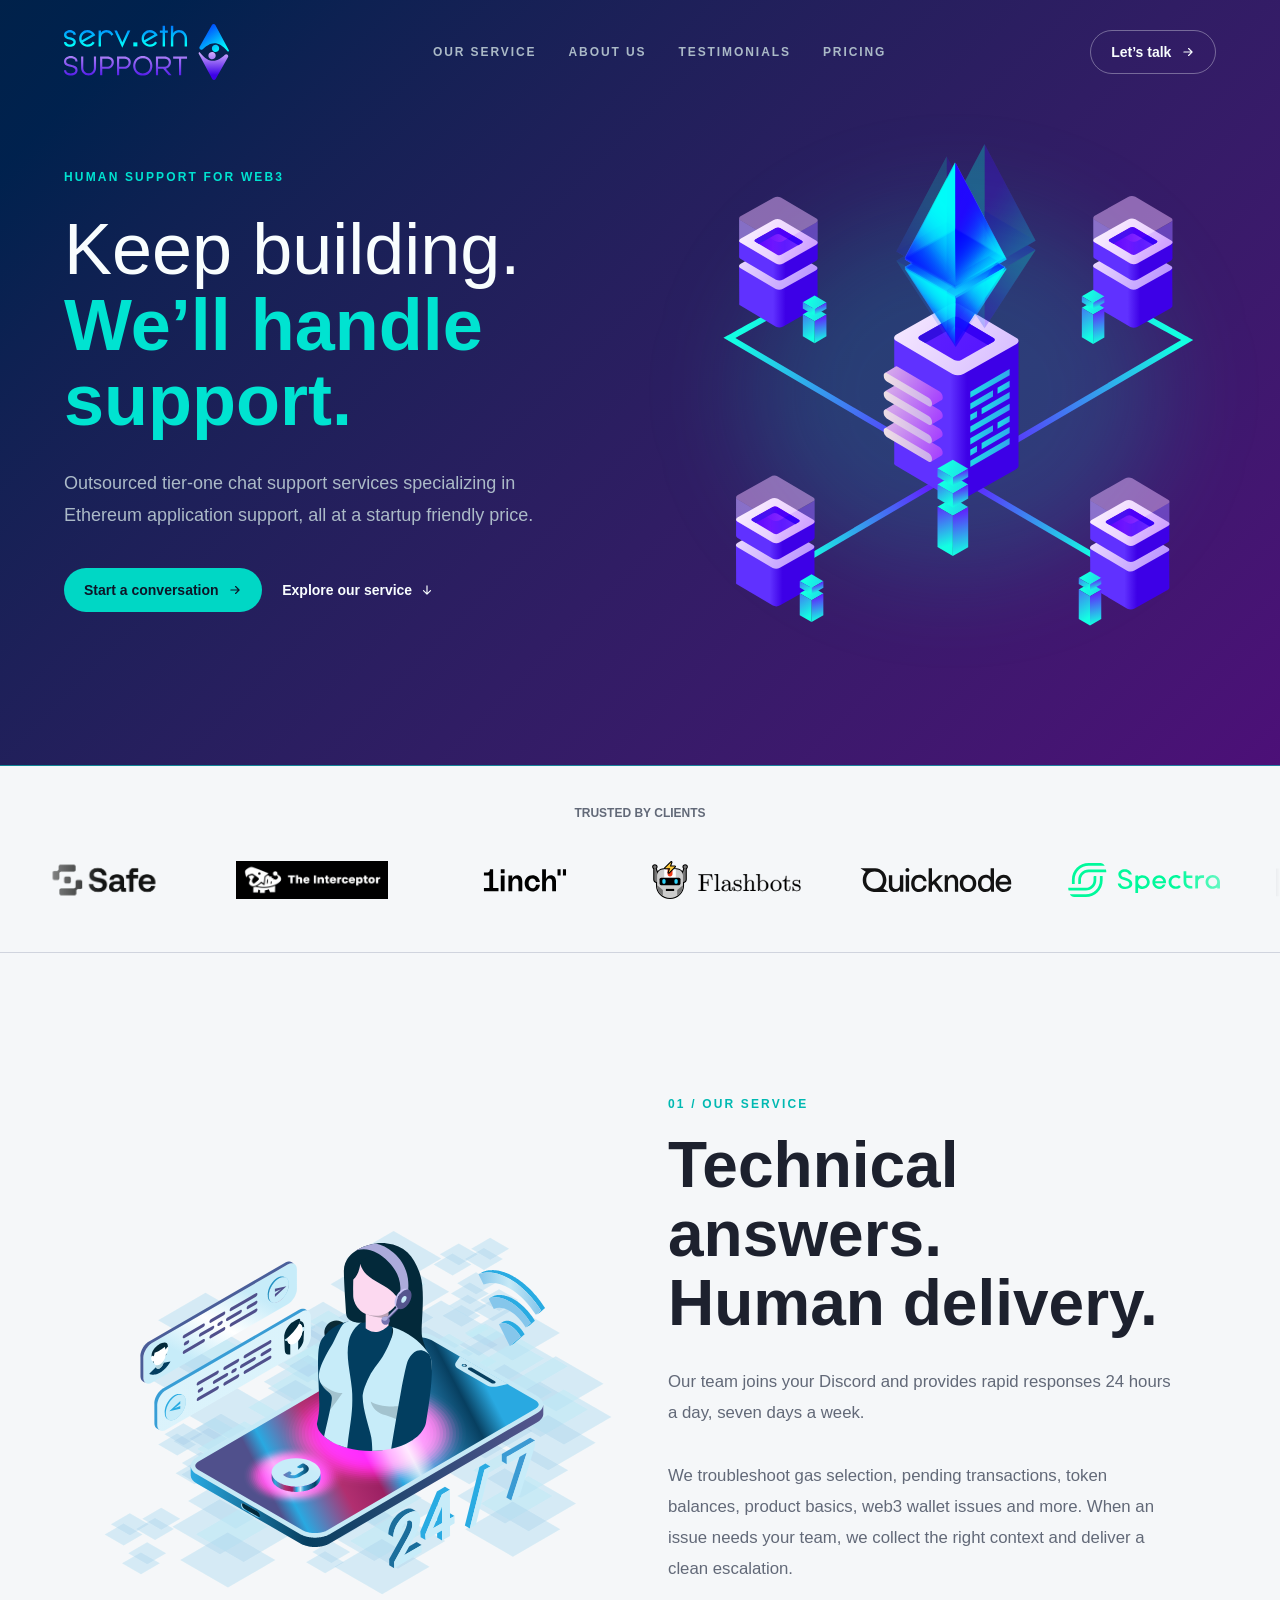
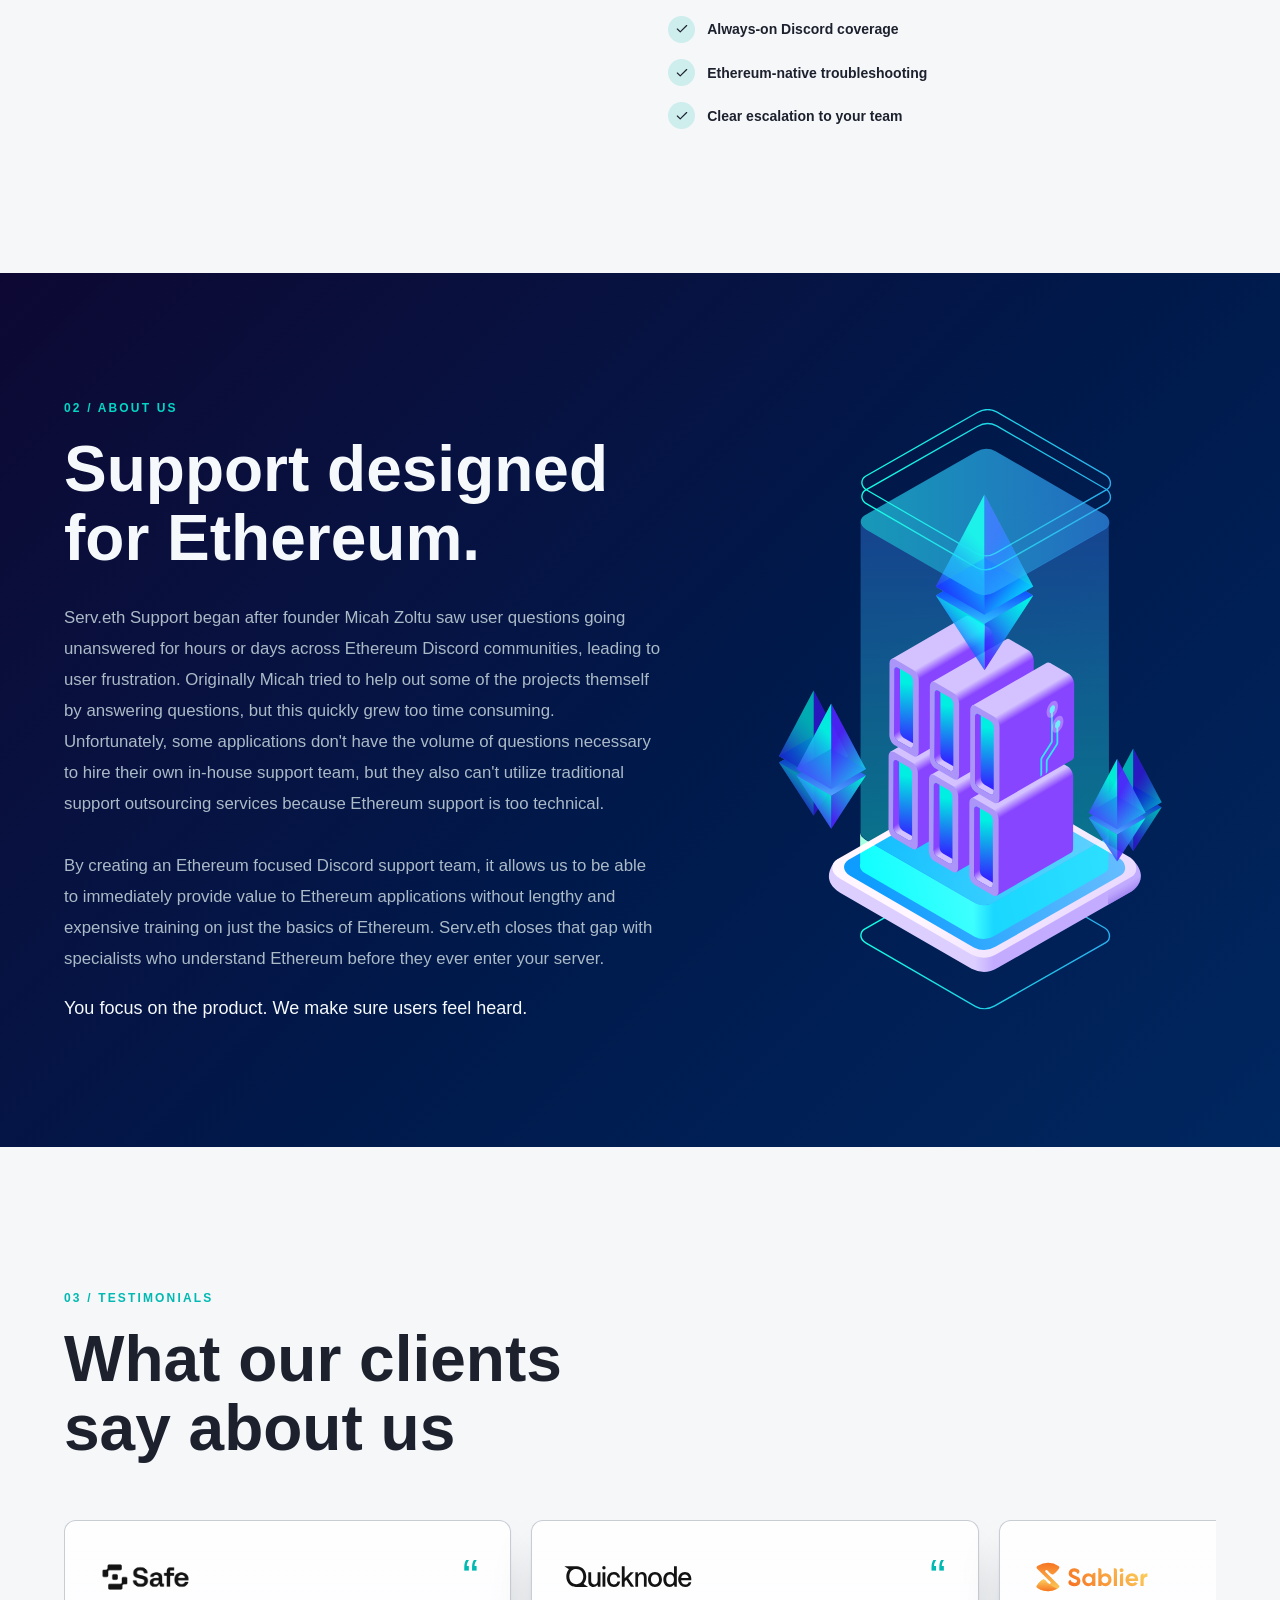
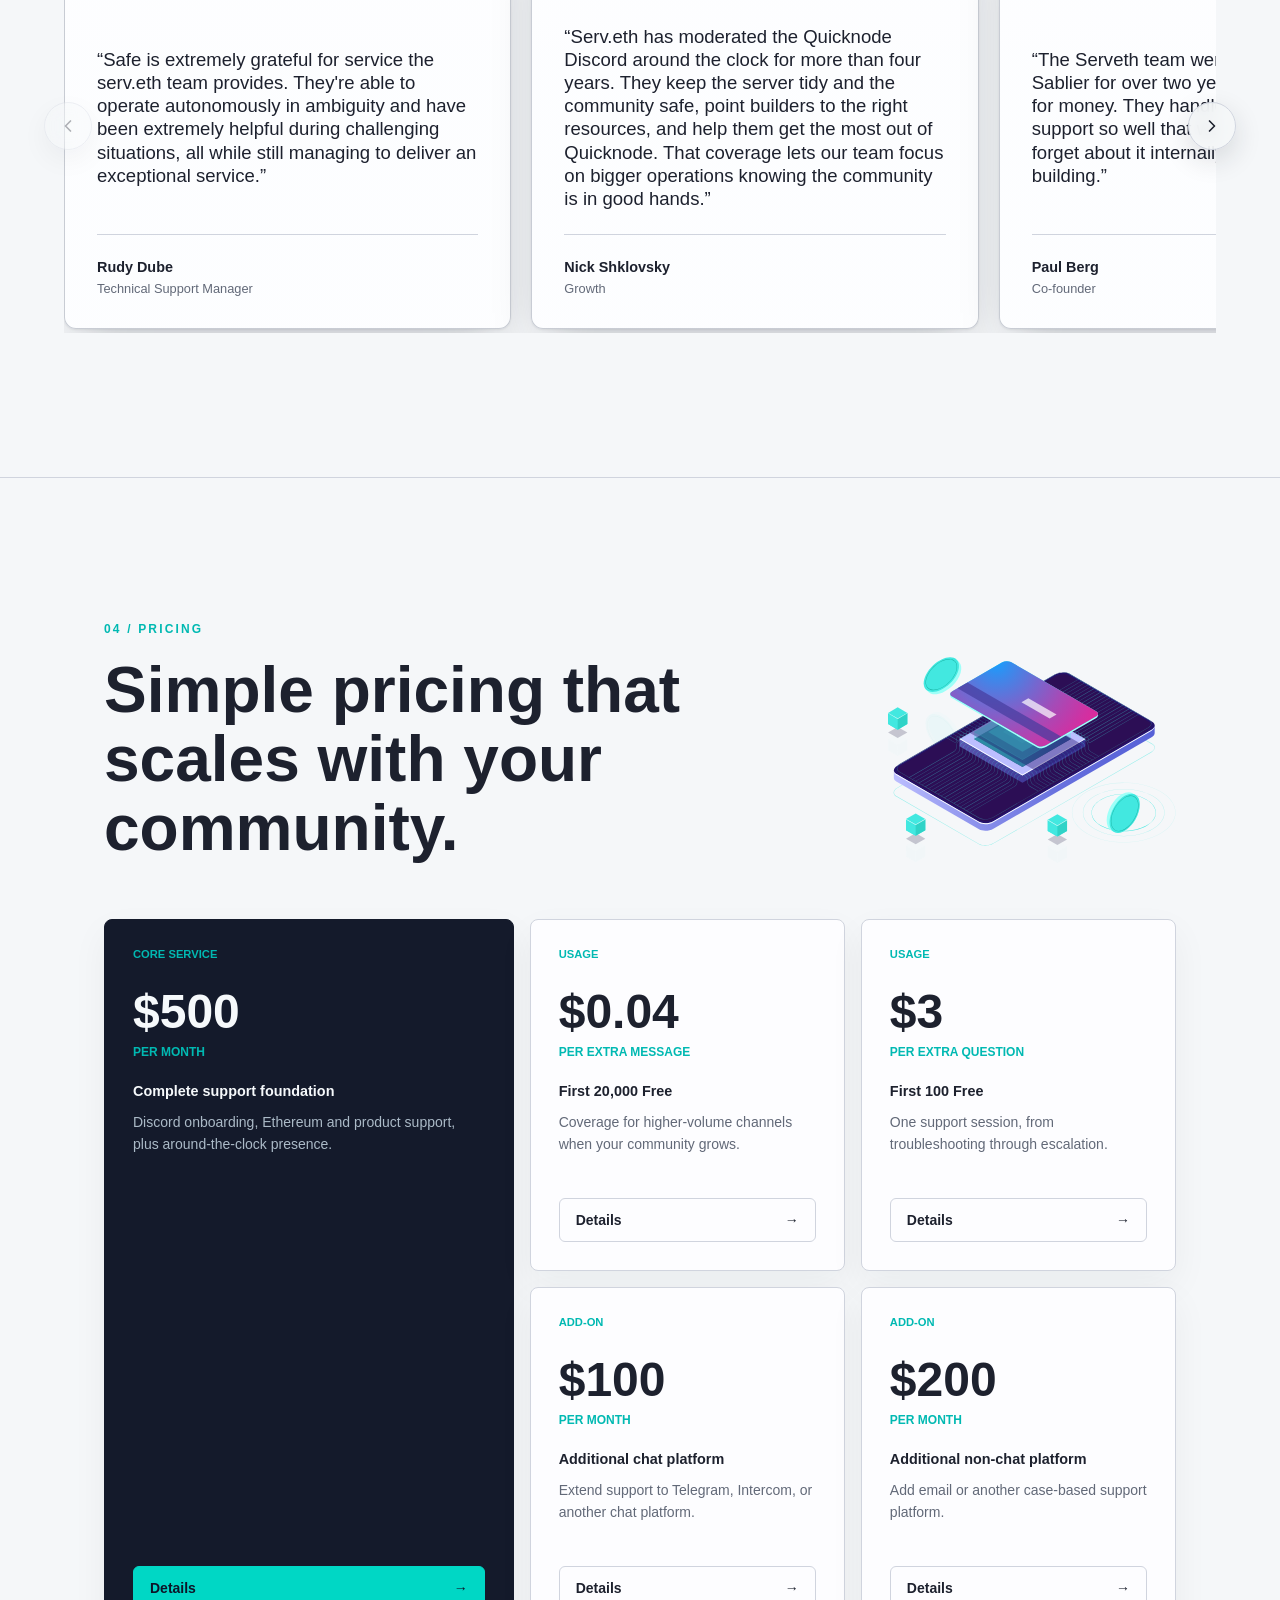
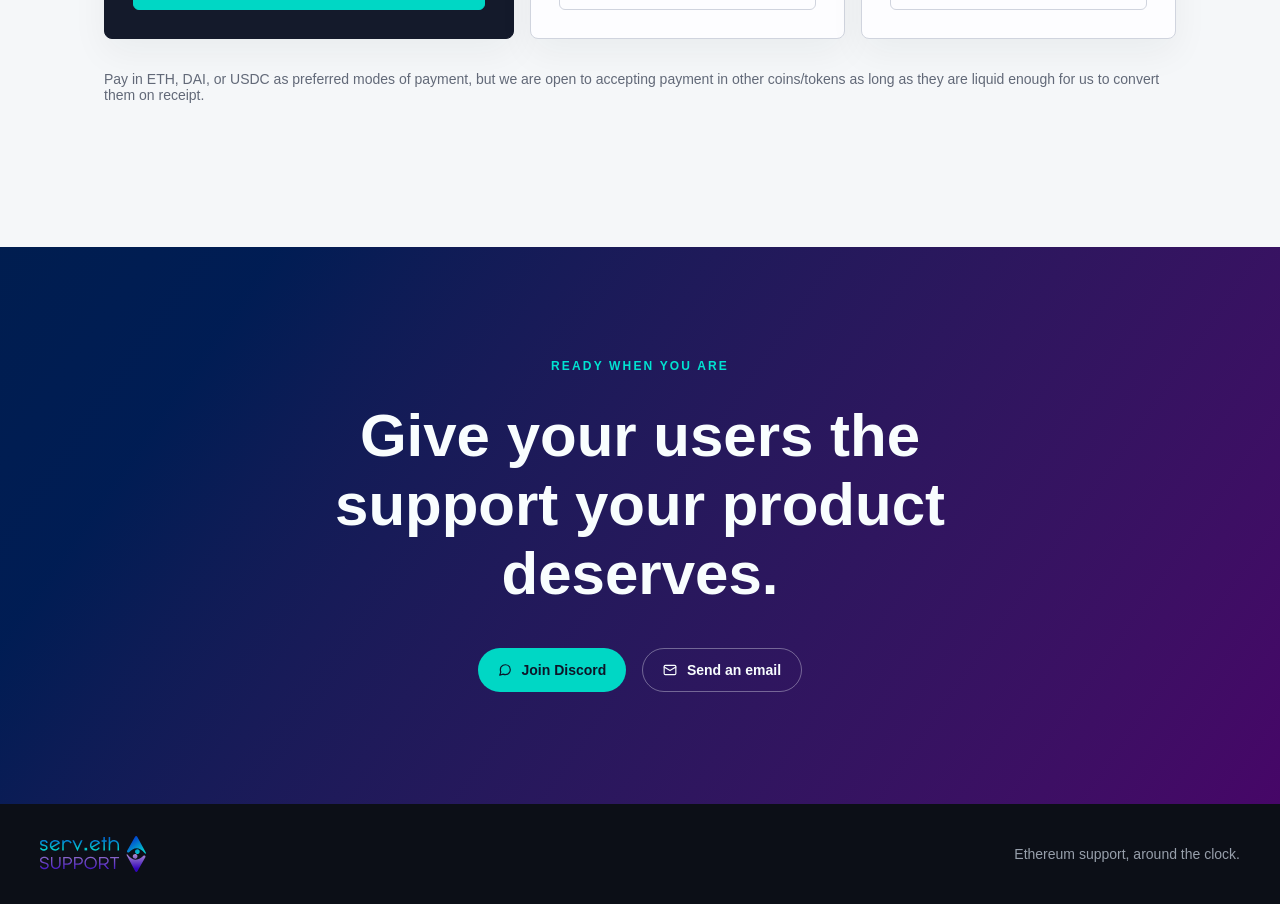
==== commit 36af70b6: "Clean up comment in about section of index.html Removed comment about removing id after section." ====
--- a/index.html
+++ b/index.html
@@ -147,7 +147,7 @@
       </section>
 
       <!-- About -->
-      <section class="about-band"> // remove id after section
+      <section class="about-band">
         <div class="about-inner">
           <div>
             <p id="about" class="section-kicker about-kicker">02 / About us</p> 
